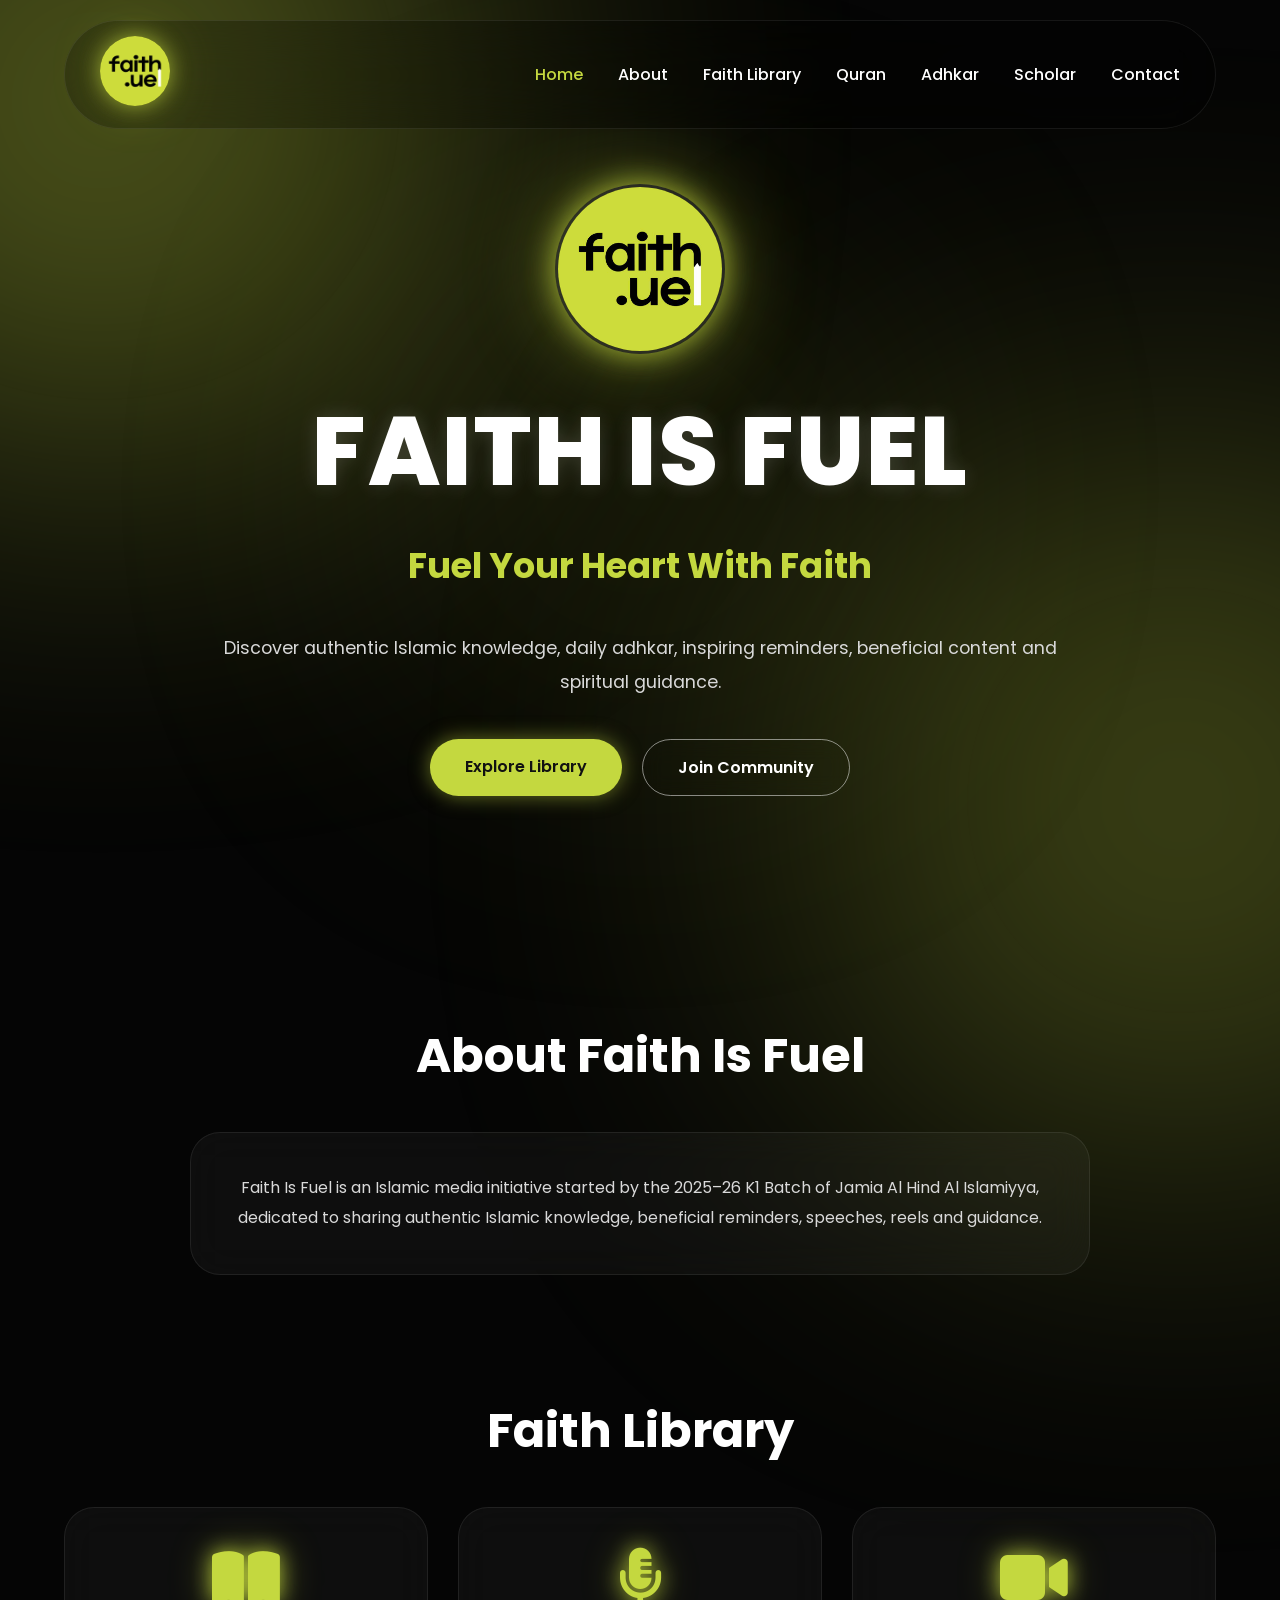
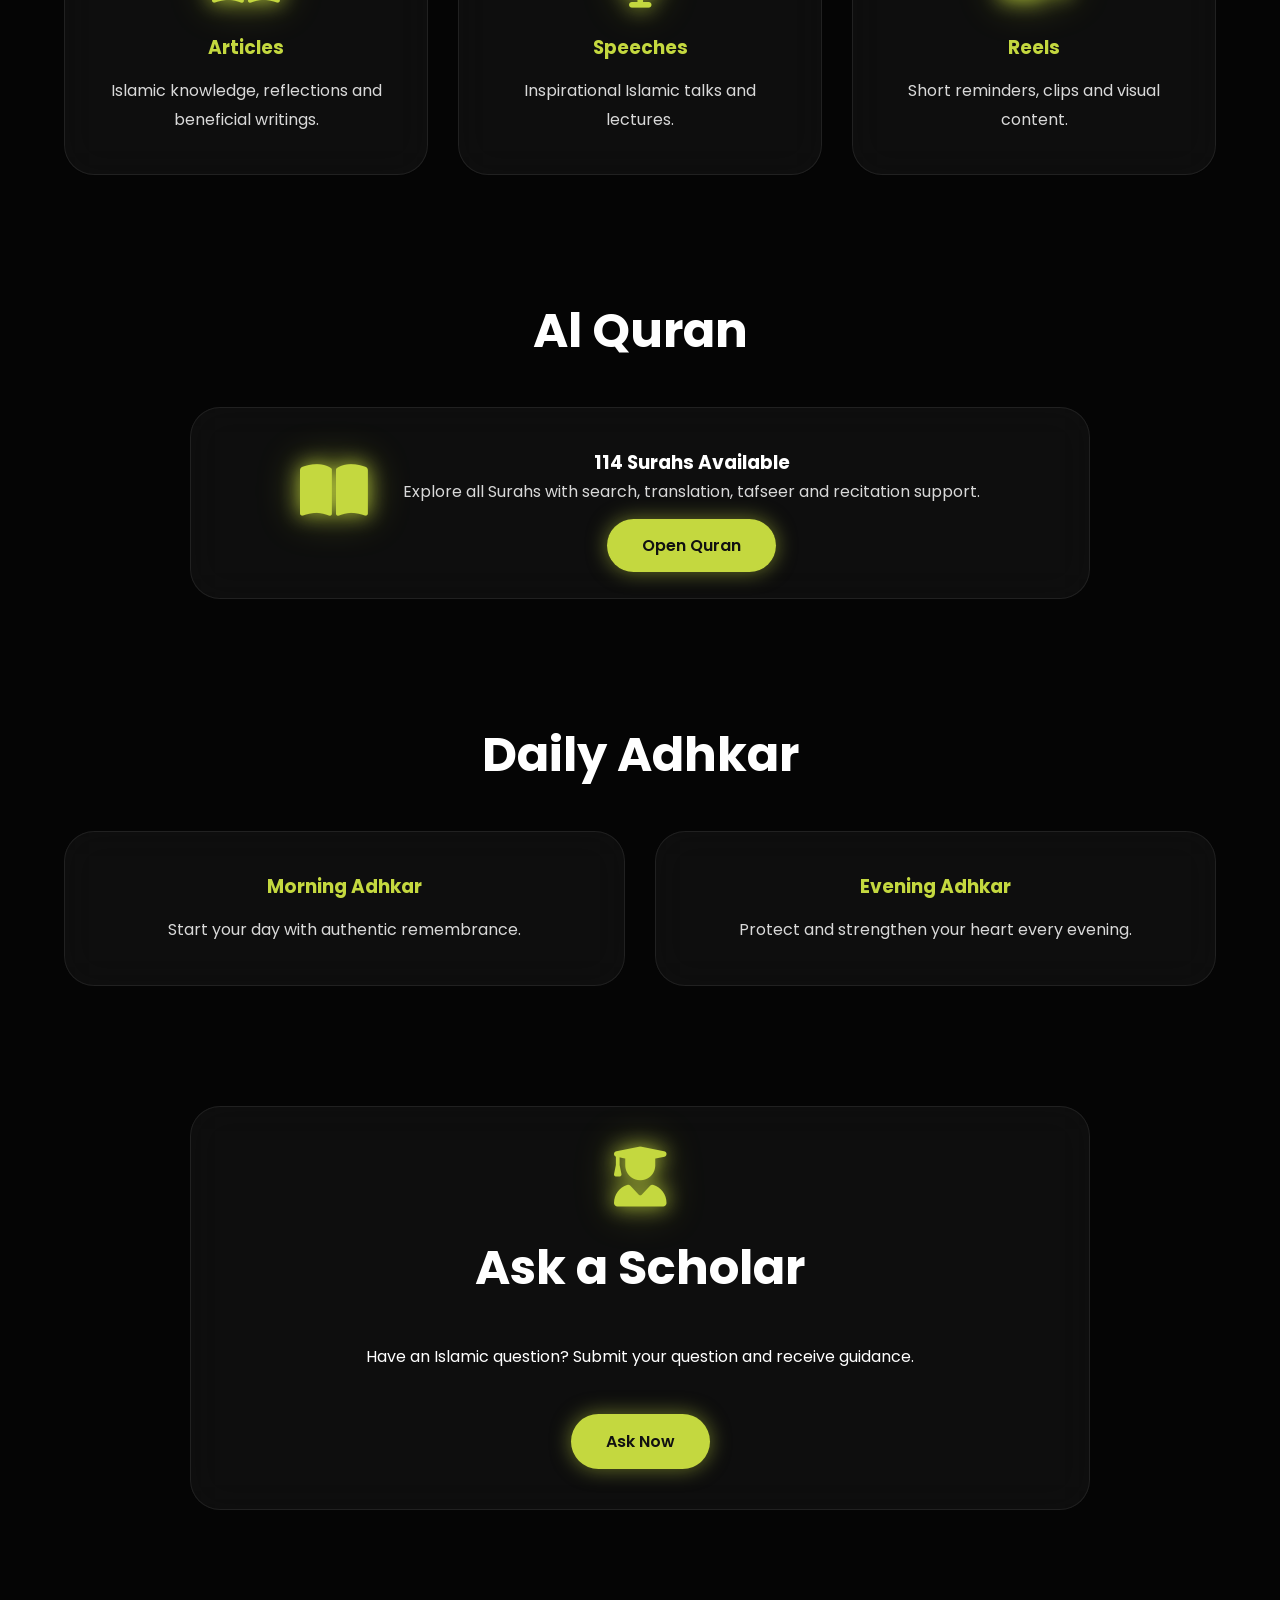
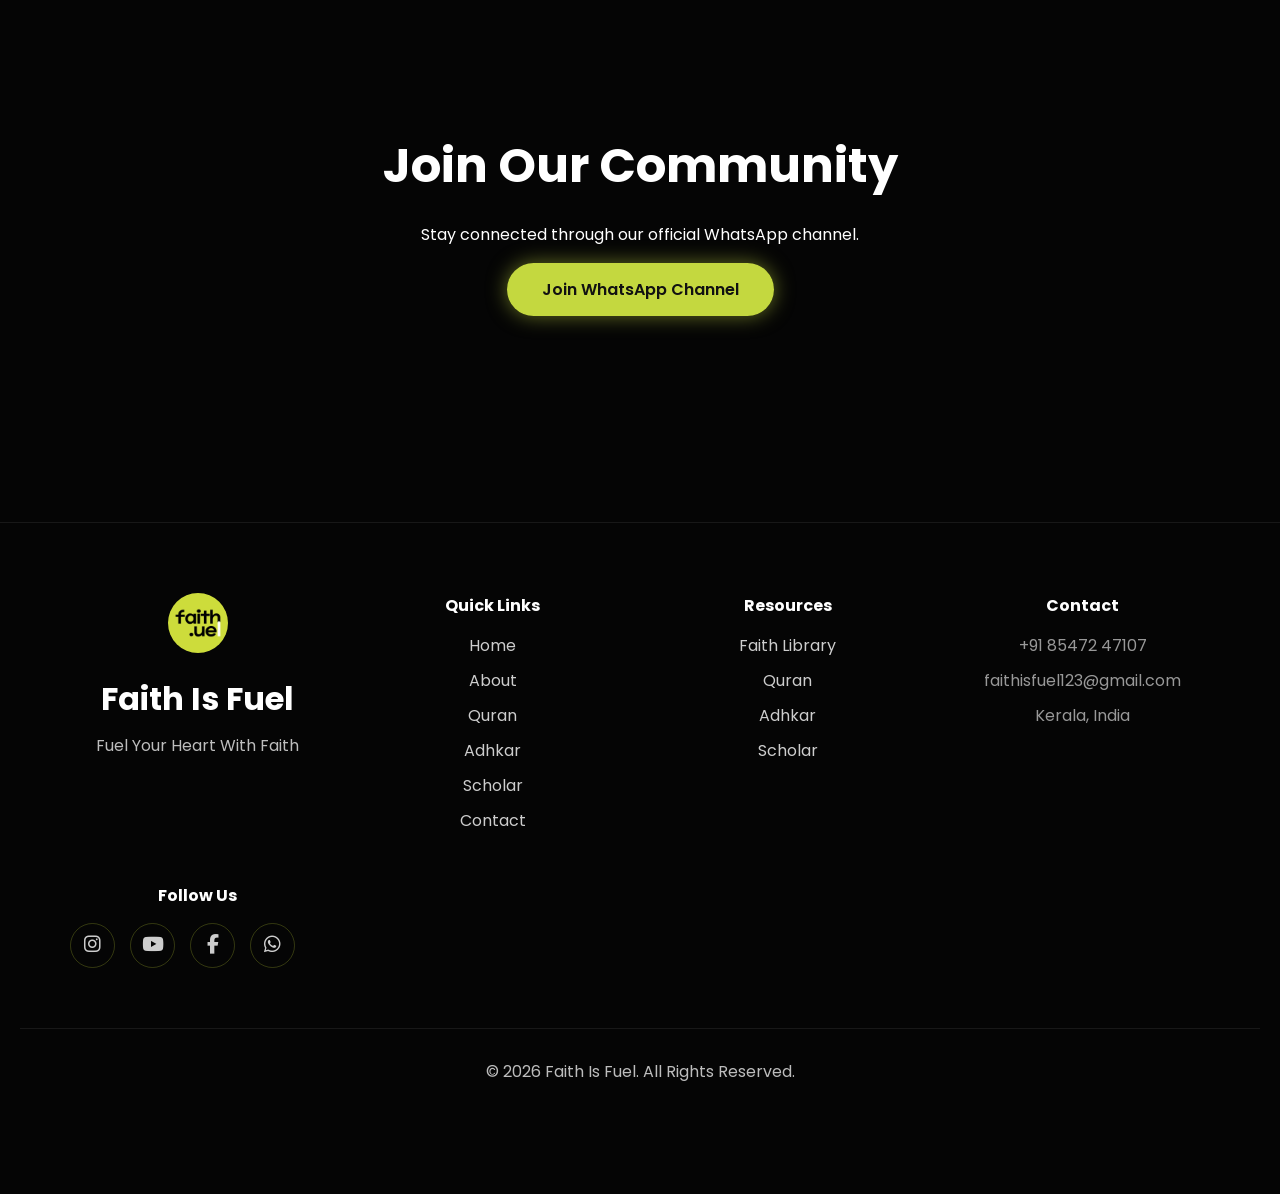
==== index.html @ 96fc225b "Update index.html" ====
<!DOCTYPE html>
<html lang="en">
<head>
    <meta charset="UTF-8">
    <meta name="viewport" content="width=device-width, initial-scale=1.0">

    <title>Faith Is Fuel</title>

    <link rel="stylesheet" href="css/style.css">

    <link href="https://fonts.googleapis.com/css2?family=Poppins:wght@300;400;500;600;700;800&display=swap" rel="stylesheet">
    <link rel="stylesheet"
href="https://cdnjs.cloudflare.com/ajax/libs/font-awesome/6.5.1/css/all.min.css">
</head>
<body>
    <div class="page-loader">
    <img src="assets/logo.png" alt="Logo">
</div>
    <!-- Navbar -->
    <nav class="navbar">
        <div class="logo-box">
            <img src="assets/logo.png" alt="Faith Is Fuel">
        </div>

       <ul class="nav-links">
    <li><a href="index.html" class="active">Home</a></li>
    <li><a href="about.html">About</a></li>
    <li><a href="library.html">Faith Library</a></li>
    <li><a href="quran.html">Quran</a></li>
    <li><a href="adhkar.html">Adhkar</a></li>
    <li><a href="scholar.html">Scholar</a></li>
    <li><a href="contact.html">Contact</a></li>
</ul>
    </nav>

    <!-- Hero Section -->
    <section class="hero">

        <div class="hero-content">

            <img src="assets/logo.png" class="hero-logo">

            <h1>FAITH IS FUEL</h1>

            <h2>Fuel Your Heart With Faith</h2>

            <p>
                Discover authentic Islamic knowledge,
                daily adhkar, inspiring reminders,
                beneficial content and spiritual guidance.
            </p>

            <div class="hero-buttons">
                <a href="library.html" class="btn primary-btn">
    Explore Library
</a>

                <a href="https://whatsapp.com/channel/0029Vb6B6qiF6smrV6IF2Y0t"
                   target="_blank"
                   rel="noopener noreferrer"
                   class="btn secondary-btn">
                    Join Community
                </a>
            </div>

        </div>

    </section>

    <!-- About Preview -->
<section class="about-preview">

    <div class="section-title">
        <h2>About Faith Is Fuel</h2>
    </div>

    <div class="glass-card">

        <p>
            Faith Is Fuel is an Islamic media initiative started by the
            2025–26 K1 Batch of Jamia Al Hind Al Islamiyya, dedicated
            to sharing authentic Islamic knowledge, beneficial reminders,
            speeches, reels and guidance.
        </p>

    </div>

</section>

<!-- Faith Library -->
        <section class="library-preview">

    <h2>Faith Library</h2>

    <div class="cards">

        <div class="card">
            <i class="fa-solid fa-book-open card-icon"></i>
            <h3>Articles</h3>
            <p>Islamic knowledge, reflections and beneficial writings.</p>
        </div>

        <div class="card">
            <i class="fa-solid fa-microphone-lines card-icon"></i>
            <h3>Speeches</h3>
            <p>Inspirational Islamic talks and lectures.</p>
        </div>

        <div class="card">
            <i class="fa-solid fa-video card-icon"></i>
            <h3>Reels</h3>
            <p>Short reminders, clips and visual content.</p>
        </div>

    </div>

</section>

<!-- Quran Preview -->
    <section class="quran-preview">

    <h2>Al Quran</h2>

    <div class="glass-card quran-card">

        <i class="fa-solid fa-book-open quran-icon"></i>

        <div>
            <h3>114 Surahs Available</h3>

            <p>
                Explore all Surahs with search, translation,
                tafseer and recitation support.
            </p>

            <br>

            <a href="quran.html" class="btn primary-btn">
                Open Quran
            </a>
        </div>

    </div>

</section>

<!-- Adhkar -->
<section class="adhkar-preview">

    <h2>Daily Adhkar</h2>

    <div class="cards">

        <div class="card">
            <h3>Morning Adhkar</h3>
            <p>Start your day with authentic remembrance.</p>
        </div>

        <div class="card">
            <h3>Evening Adhkar</h3>
            <p>Protect and strengthen your heart every evening.</p>
        </div>

    </div>

</section>

<!-- Ask A Scholar -->
    <section class="scholar-section">

    <div class="scholar-box">

        <i class="fa-solid fa-user-graduate scholar-icon"></i>

        <h2>Ask a Scholar</h2>

        <p>
            Have an Islamic question?
            Submit your question and receive guidance.
        </p>

        <br>

        <a href="scholar.html" class="btn primary-btn">
            Ask Now
        </a>

    </div>

</section>

<!-- Community Section -->
<section class="community-section">

    <div class="community-content">

        <h2>Join Our Community</h2>

        <p>
            Stay connected through our official WhatsApp channel.
        </p>

        <a href="https://whatsapp.com/channel/0029Vb6B6qiF6smrV6IF2Y0t"
           target="_blank"
           class="btn primary-btn">

            Join WhatsApp Channel

        </a>

    </div>

</section>

<!-- Footer -->
<footer class="footer">

    <div class="footer-container">

        <div class="footer-brand">

            <img src="assets/logo.png" alt="Faith Is Fuel">

            <h3>Faith Is Fuel</h3>

            <p>Fuel Your Heart With Faith</p>

        </div>

        <div class="footer-links">

            <h4>Quick Links</h4>

            <a href="index.html">Home</a>
            <a href="about.html">About</a>
            <a href="quran.html">Quran</a>
            <a href="adhkar.html">Adhkar</a>
            <a href="scholar.html">Scholar</a>
            <a href="contact.html">Contact</a>

        </div>

        <div class="footer-links">

            <h4>Resources</h4>

            <a href="library.html">Faith Library</a>
            <a href="quran.html">Quran</a>
            <a href="adhkar.html">Adhkar</a>
            <a href="scholar.html">Scholar</a>

        </div>

        <div class="footer-links">

            <h4>Contact</h4>

            <p>+91 85472 47107</p>
            <p>faithisfuel123@gmail.com</p>
            <p>Kerala, India</p>

        </div>

        <div class="footer-links">

            <h4>Follow Us</h4>

            <div class="social-icons">

                <a href="https://www.instagram.com/faith.is.fuel?utm_source=ig_web_button_share_sheet&igsh=ZDNlZDc0MzIxNw%3D%3D"
                target="_blank">

                    <i class="fa-brands fa-instagram"></i>

                </a>

                <a href="https://www.youtube.com/@FAITHISFUEL"
                target="_blank">

                    <i class="fa-brands fa-youtube"></i>

                </a>

                <a href="https://www.facebook.com/profile.php?id=61579216229696"
                target="_blank">

                    <i class="fa-brands fa-facebook-f"></i>

                </a>

                <a href="https://whatsapp.com/channel/0029Vb6B6qiF6smrV6IF2Y0t"
                target="_blank">

                    <i class="fa-brands fa-whatsapp"></i>

                </a>

            </div>

        </div>

    </div>

    <div class="footer-bottom">

        <p>© 2026 Faith Is Fuel. All Rights Reserved.</p>

    </div>

</footer>
    
<script src="js/main.js"></script>

</body>
</html>
---- css/style.css ----
*{
    margin:0;
    padding:0;
    box-sizing:border-box;
    font-family:'Poppins',sans-serif;
}

html{
    scroll-behavior:smooth;
}

body{
    background:#050505;
    color:#fff;
    overflow-x:hidden;
    min-height:100vh;
    position:relative;
    padding-top:0;
}

/* ==========================
   PREMIUM BACKGROUND
========================== */

body::before{
    content:"";
    position:fixed;

    width:700px;
    height:700px;

    top:-250px;
    left:-250px;

    background:#c4d83f;

    border-radius:50%;
    filter:blur(180px);

    opacity:.45;

    z-index:-3;

    animation:moveGlow1 12s ease-in-out infinite;
}

body::after{
    content:"";
    position:fixed;

    width:700px;
    height:700px;

    bottom:-250px;
    right:-250px;

    background:#c4d83f;

    border-radius:50%;
    filter:blur(180px);

    opacity:.35;

    z-index:-3;

    animation:moveGlow2 14s ease-in-out infinite;
}

@keyframes moveGlow1{

    0%,100%{
        transform:translate(0,0);
    }

    50%{
        transform:translate(60px,40px);
    }
}

@keyframes moveGlow2{

    0%,100%{
        transform:translate(0,0);
    }

    50%{
        transform:translate(-60px,-40px);
    }
}

/* ==========================
   NAVBAR
========================== */

.navbar{
    position: fixed;
    top: 20px;
    left: 50%;
    transform: translateX(-50%);

    width: 90%;
    max-width: 1600px;

    z-index: 9999;

    backdrop-filter: blur(20px);
    background: rgba(0,0,0,.25);

    border: 1px solid rgba(255,255,255,.08);
    border-radius: 999px;

    padding: 15px 35px;

    display:flex;
    justify-content:space-between;
    align-items:center;

    transition: .4s ease;
}

.logo-box img{

    width:70px;
    height:70px;

    border-radius:50%;
    object-fit:cover;

    box-shadow:
    0 0 20px rgba(196,216,63,.6),
    0 0 50px rgba(196,216,63,.3);

    transition:.4s;
}

.logo-box img:hover{

    transform:scale(1.08);

    box-shadow:
    0 0 35px rgba(196,216,63,.8);
}

.nav-links{

    display:flex;
    list-style:none;
    gap:35px;
}

.nav-links a{

    text-decoration:none;
    color:white;

    font-weight:500;

    transition:.3s;
}

.nav-links a:hover{

    color:#c4d83f;
}

/* ==========================
   HERO SECTIONS (Home & Quran)
========================== */

.hero{
    width:100%;
    min-height:100vh;
    display:flex;
    flex-direction:column;
    justify-content:center;
    align-items:center;
    text-align:center;
    padding-top:120px;
    padding-bottom:40px;
    margin:0;
    position:relative;
}

.adhkar-hero{
    min-height:auto;
    padding-top:180px;
    padding-bottom:60px;
    display:flex;
    flex-direction:column;
    justify-content:center;
    align-items:center;
    text-align:center;
    margin:0;
    position:relative;
    width:100%;
}

.quran-hero{
    min-height:auto;
    padding-top:180px;
    padding-bottom:60px;
    display:flex;
    flex-direction:column;
    justify-content:center;
    align-items:center;
    text-align:center;
    margin:0;
}

.hero::before,
.quran-hero::before,
.adhkar-hero::before{

    content:"";

    position:absolute;

    width:450px;
    height:450px;

    background:#c4d83f;

    border-radius:50%;

    filter:blur(160px);

    opacity:.12;

    z-index:-1;

    animation:pulseGlow 8s infinite;
}

@keyframes pulseGlow{

    0%,100%{
        transform:scale(1);
    }

    50%{
        transform:scale(1.15);
    }
}

.hero-content,
.quran-hero-content,
.adhkar-hero-content{

    max-width:850px;
}

.hero-logo,
.quran-hero-logo,
.adhkar-hero-logo{
    display:block;
    margin:0 auto 25px;
    width:170px;
    height:170px;
    border-radius:50%;
    object-fit:cover;
    border:3px solid rgba(255,255,255,.1);
    box-shadow:0 0 30px rgba(196,216,63,.8),0 0 90px rgba(196,216,63,.4);
    animation:logoFloat 4s ease-in-out infinite;
}

@keyframes logoFloat{

    0%,100%{
        transform:translateY(0);
    }

    50%{
        transform:translateY(-12px);
    }
}

.hero h1,
.quran-hero h1,
.adhkar-hero h1{

    font-size:6rem;

    font-weight:800;

    letter-spacing:2px;

    text-shadow:
    0 0 20px rgba(255,255,255,.15);
}

.hero h2,
.quran-hero h2,
.adhkar-hero h2{

    margin-top:15px;

    color:#c4d83f;

    font-size:2.2rem;

    font-weight:700;
}

.hero p,
.quran-hero p,
.adhkar-hero p{

    margin-top:25px;

    font-size:1.1rem;

    line-height:1.9;

    color:#d9d9d9;
}

/* ==========================
   BUTTONS
========================== */

.hero-buttons{

    margin-top:40px;

    display:flex;
    justify-content:center;
    gap:20px;
}

.btn{

    padding:15px 35px;

    border-radius:999px;

    text-decoration:none;

    font-weight:600;

    transition:.35s;
}

.primary-btn{

    background:#c4d83f;

    color:#111;

    box-shadow:
    0 0 20px rgba(196,216,63,.5);
}

.primary-btn:hover{

    transform:translateY(-5px);

    box-shadow:
    0 0 40px rgba(196,216,63,.9);
}

.secondary-btn{

    border:1px solid rgba(255,255,255,.5);

    color:white;

    backdrop-filter:blur(10px);
}

.secondary-btn:hover{

    transform:translateY(-5px);

    border-color:#c4d83f;

    color:#c4d83f;
}

/* ==========================
   MOBILE
========================== */

@media(max-width:900px){

    .navbar{

        flex-direction:column;

        gap:20px;

        border-radius:35px;

        top: 10px;
        width: 95%;
        padding: 15px 20px;
    }

    .nav-links{

        flex-wrap:wrap;
        justify-content:center;
        gap:15px;
    }

    .hero h1,
    .quran-hero h1,
    .adhkar-hero h1{

        font-size:3rem;
    }

    .hero h2,
    .quran-hero h2,
    .adhkar-hero h2{

        font-size:1.5rem;
    }

    .hero-logo,
    .quran-hero-logo,
    .adhkar-hero-logo{

        width:130px;
        height:130px;
    }

    .hero-buttons{

        flex-direction:column;
        align-items:center;
    }
}

/* ==========================
   HOME PAGE SECTIONS
========================== */

section:not(.quran-hero):not(.hero):not(.adhkar-hero){
    width:90%;
    max-width:1300px;
    margin:120px auto;
}

section h2{
    text-align:center;
    font-size:3rem;
    margin-bottom:40px;
}

.glass-card,
.card,
.scholar-box{

    background:rgba(255,255,255,.04);

    backdrop-filter:blur(20px);

    border:1px solid rgba(255,255,255,.08);

    border-radius:30px;

    padding:40px;

    transition:.4s;
}

.glass-card:hover,
.card:hover,
.scholar-box:hover{

    transform:translateY(-10px);

    border-color:#c4d83f;

    box-shadow:
    0 0 30px rgba(196,216,63,.15),
    0 0 60px rgba(196,216,63,.08);
}

.cards{

    display:grid;

    grid-template-columns:
    repeat(auto-fit,minmax(250px,1fr));

    gap:30px;
}

.card{
    text-align:center;
}

/* ADHKAR CONTAINER CARD STYLES */
#adhkarContainer .card{

    min-height:320px;

    padding:35px;

    display:flex;
    flex-direction:column;
    justify-content:center;

}

/* ADHKAR CONTAINER GRID STYLES */
#adhkarContainer{
    display:grid;
    grid-template-columns:repeat(3,1fr);
    gap:30px;
    max-width:1100px;
    margin:auto;
}

.card h3{
    color:#c4d83f;
    margin-bottom:15px;
}

.card p{
    color:#d9d9d9;
    line-height:1.8;
}

.glass-card p{
    line-height:1.9;
    color:#d9d9d9;
    text-align:center;
}

.community,
footer{
    text-align:center;
}

footer{

    margin-top:100px;

    padding:80px 20px;

    border-top:
    1px solid rgba(255,255,255,.08);
}

footer h3{
    color:#c4d83f;
    font-size:2rem;
}

footer p{
    color:#bdbdbd;
}

/* ==========================
   SECTION ANIMATION
========================== */

.about-preview,
.library-preview,
.quran-preview,
.adhkar-preview,
.hadith-preview,
.bahs-preview,
.scholar-section,
.community{
    animation:fadeUp 1s ease;
}

@keyframes fadeUp{

    from{
        opacity:0;
        transform:translateY(40px);
    }

    to{
        opacity:1;
        transform:translateY(0);
    }
}

/* ==========================
   MOBILE SECTION FIXES
========================== */

@media(max-width:900px){

    section h2{
        font-size:2rem;
    }

    .glass-card,
    .card,
    .scholar-box{
        padding:25px;
    }

    footer h3{
        font-size:1.5rem;
    }

    /* ADHKAR CONTAINER MOBILE */
    #adhkarContainer{
        grid-template-columns:1fr;
    }
}
/* ==========================
   CENTER ALIGN FIX
========================== */

.about-preview .glass-card{
    text-align:center;
}

.quran-preview .glass-card{
    text-align:center;
}

.scholar-box{
    text-align:center;
}

.scholar-box .btn{
    display:inline-block;
    margin-top:20px;
}
/* ==========================
   ICON STYLING
========================== */

.card-icon,
.quran-icon,
.scholar-icon,
.community-icon{

    font-size:60px;

    color:#c4d83f;

    margin-bottom:25px;

    display:block;

    text-align:center;

    text-shadow:
    0 0 20px rgba(196,216,63,.8),
    0 0 40px rgba(196,216,63,.4);

    transition:.4s;
}

.card:hover .card-icon,
.scholar-box:hover .scholar-icon,
.community:hover .community-icon,
.quran-card:hover .quran-icon{

    transform:scale(1.15) rotate(5deg);

    text-shadow:
    0 0 30px rgba(196,216,63,1),
    0 0 60px rgba(196,216,63,.7);
}

/* ==========================
   QURAN CARD
========================== */

.quran-card{

    display:flex;

    align-items:center;

    justify-content:center;

    gap:35px;

    text-align:center;
}

/* ==========================
   CENTER ALIGN FIX
========================== */

.about-preview,
.quran-preview,
.scholar-section,
.community{

    text-align:center;
}

.about-preview .glass-card,
.quran-preview .glass-card,
.scholar-box{

    max-width:900px;

    margin:auto;
}

/* ==========================
   MOBILE
========================== */

@media(max-width:900px){

    .quran-card{

        flex-direction:column;

        text-align:center;
    }

    .card-icon,
    .quran-icon,
    .scholar-icon,
    .community-icon{

        font-size:45px;
    }
}
.hadith-preview .glass-card,
.bahs-preview .glass-card{

    max-width:900px;
    margin:auto;

    text-align:center;

    background:rgba(255,255,255,.04);

    backdrop-filter:blur(20px);

    border:1px solid rgba(255,255,255,.08);

    transition:.4s;
}

.hadith-preview .glass-card:hover,
.bahs-preview .glass-card:hover{

    transform:translateY(-10px);

    border-color:#c4d83f;

    box-shadow:
    0 0 30px rgba(196,216,63,.15),
    0 0 60px rgba(196,216,63,.08);
}

.nav-links a.active{
    color:#c4d83f;
}
/* PAGE LOADER */

.page-loader{
    position:fixed;
    inset:0;

    background:#050505;

    display:none;
    justify-content:center;
    align-items:center;

    z-index:99999;
}

.page-loader.show{
    display:flex;
}

.page-loader img{

    width:400px;
    height:400px;

    border-radius:50%;
    object-fit:cover;

    border:3px solid rgba(255,255,255,.1);

    box-shadow:
    0 0 40px rgba(196,216,63,.9),
    0 0 120px rgba(196,216,63,.5);

    animation:pageLogo 2s ease-in-out infinite;
}

@keyframes pageLogo{

    0%{
        transform:scale(.7);
        opacity:0;
    }

    30%{
        transform:scale(1.15);
        opacity:1;
    }

    60%{
        transform:scale(1);
        opacity:1;
    }

    100%{
        transform:scale(1.1);
        opacity:.9;
    }
}

.library-switch{
    text-align:center;
}

.switch-buttons{
    display:flex;
    justify-content:center;
    gap:20px;
    flex-wrap:wrap;
}

.switch-btn{
    padding:15px 30px;
    border:none;
    border-radius:999px;
    background:rgba(255,255,255,.08);
    color:white;
    cursor:pointer;
    font-weight:600;
    transition:.3s;
}

.switch-btn:hover,
.switch-btn.active{
    background:#c4d83f;
    color:#111;
}

.search-box{
    width:100%;
    padding:15px;
    border:none;
    border-radius:15px;
    outline:none;
    margin-bottom:15px;
    font-size:1rem;
    background:#111;
    color:white;
}

.read-more-btn{

    margin-top:15px;

    padding:10px 22px;

    border:none;
    border-radius:999px;

    background:#c4d83f;
    color:#111;

    font-weight:700;
    font-size:.9rem;

    cursor:pointer;

    transition:.3s;

}

.read-more-btn:hover{

    transform:translateY(-3px);

    box-shadow:0 0 20px rgba(196,216,63,.4);

}

#articlesContainer .card{

    display:flex;
    flex-direction:column;
    justify-content:space-between;

    min-height:500px;

}

.article-modal{
    display:none;
    position:fixed;
    inset:0;
    background:rgba(0,0,0,.85);
    backdrop-filter:blur(10px);
    z-index:9999;
    justify-content:center;
    align-items:center;
    padding:20px;
}

.article-modal-content{
    width:100%;
    max-width:900px;
    max-height:80vh;
    overflow-y:auto;

    background:#111;
    border:1px solid rgba(196,216,63,.25);
    border-radius:25px;

    padding:35px;
    color:white;
}

.article-modal-content h2{
    color:#c4d83f;
    margin-bottom:20px;
}

#closeModal{
    float:right;
    font-size:35px;
    cursor:pointer;
    color:#c4d83f;
}

.admin-grid{
    display:grid;
    grid-template-columns:repeat(2,1fr);
    gap:30px;
}

.admin-card{
    display:flex;
    flex-direction:column;
}

.delete-btn{
    background:rgba(255,255,255,.08);
    color:#ff5b5b;
    border:1px solid rgba(255,91,91,.3);
    padding:8px 15px;
    border-radius:999px;
    cursor:pointer;
    font-weight:600;
    margin-top:10px;
    transition:.3s;
}

.delete-btn:hover{
    background:#ff5b5b;
    color:white;
    transform:translateY(-2px);
    box-shadow:0 0 20px rgba(255,91,91,.4);
}

@media(max-width:900px){
    .admin-grid{
        grid-template-columns:1fr;
    }
}

/* ADMIN ARTICLE & REEL SCROLL */

#articlesList,
#reelsList{
    max-height:450px;
    min-height:450px;
    overflow-y:auto;
    padding-right:8px;
}

#articlesList::-webkit-scrollbar,
#reelsList::-webkit-scrollbar{
    width:6px;
}

#articlesList::-webkit-scrollbar-thumb,
#reelsList::-webkit-scrollbar-thumb{
    background:#c4d83f;
    border-radius:999px;
}

#articlesList::-webkit-scrollbar-track,
#reelsList::-webkit-scrollbar-track{
    background:rgba(255,255,255,.05);
}

.login-screen{
    position:fixed;
    inset:0;
    display:flex;
    justify-content:center;
    align-items:center;
    background:#050505;
    z-index:99999;
}

.login-card{
    width:400px;
    padding:40px;
    text-align:center;

    background:rgba(255,255,255,.04);
    backdrop-filter:blur(20px);

    border:1px solid rgba(255,255,255,.08);
    border-radius:30px;
}

.login-logo{
    width:120px;
    height:120px;
    border-radius:50%;
    margin-bottom:20px;
}

.login-card h2{
    color:#c4d83f;
    margin-bottom:25px;
}

.login-card input{
    width:100%;
    padding:15px;
    margin-bottom:15px;

    border:none;
    border-radius:15px;

    background:rgba(255,255,255,.06);
    color:white;
}

.login-card button{
    width:100%;
    padding:15px;

    border:none;
    border-radius:999px;

    background:#c4d83f;
    color:#111;

    font-weight:700;
    cursor:pointer;
}

#loginError{
    color:#ff5b5b;
    margin-top:15px;
}
#surahContent{
    max-width:1000px;
    margin:60px auto;

    padding:60px;

    border:2px solid #c4d83f;
    border-radius:35px;

    background:rgba(0,0,0,.15);
    backdrop-filter:blur(8px);

    box-shadow:
    0 0 25px rgba(196,216,63,.15);

    position:relative;
}

.quran-page{
    max-width:100%;
    direction:rtl;
    text-align:justify;

    font-size:2.3rem;
    line-height:2.8;

    color:#fff;
}

.ayah-number{
    display:inline-flex;
    align-items:center;
    justify-content:center;

    width:42px;
    height:42px;

    border:2px solid #c4d83f;
    border-radius:50%;

    color:#c4d83f;

    font-size:14px;
    font-weight:700;

    margin:0 10px;

    vertical-align:middle;
}
/* QURAN PAGE */

.quran-search-section{
    width:90%;
    max-width:800px;
    margin:0 auto 50px auto;
}

.quran-search-card{
    background:rgba(255,255,255,.04);
    backdrop-filter:blur(20px);
    border:1px solid rgba(255,255,255,.08);
    border-radius:30px;
    padding:30px;
}

.quran-search-card input{
    width:100%;
    padding:15px;
    border:none;
    border-radius:15px;
    background:rgba(255,255,255,.05);
    color:white;
    font-size:1rem;
}

.quran-search-card input:focus{
    outline:none;
    border:1px solid #c4d83f;
}

.quran-list{
    width:95%;
    max-width:1600px;
    margin:0 auto 80px auto !important;
}

#surahList{
    width:95%;
    max-width:1600px;
    margin:0 auto 80px auto;

    display:grid;
    grid-template-columns:repeat(auto-fit,minmax(300px,1fr));
    gap:30px;
}

.surah-card{
    min-height:220px;
    display:flex;
    flex-direction:column;
    justify-content:center;
    align-items:center;
    text-align:center;
    background:rgba(255,255,255,.04);
    backdrop-filter:blur(20px);
    border:1px solid rgba(255,255,255,.08);
    border-radius:30px;
    padding:40px;
    transition:.4s;
}

.surah-card:hover{
    transform:translateY(-10px);
    border-color:#c4d83f;
    box-shadow:
    0 0 30px rgba(196,216,63,.15),
    0 0 60px rgba(196,216,63,.08);
}

.surah-card h3{
    color:#c4d83f;
    margin-bottom:20px;
}

.open-btn{
    margin-top:15px;
    padding:12px 24px;
    border:none;
    border-radius:999px;
    background:#c4d83f;
    color:#111;
    font-weight:700;
    cursor:pointer;
    transition:.3s;
}

.open-btn:hover{
    transform:translateY(-3px);
    box-shadow:0 0 20px rgba(196,216,63,.4);
}

/* SURAH PAGE */

.quran-container{
    width:95%;
    max-width:1200px;
    margin:50px auto;
    padding:30px;
    background:rgba(255,255,255,.04);
    backdrop-filter:blur(20px);
    border:1px solid rgba(255,255,255,.08);
    border-radius:30px;
}

#surahContent{
    font-family:'Amiri Quran',serif;
    font-size:2.4rem;
    line-height:5.8rem;
    word-spacing:6px;
    text-align:right;
    direction:rtl;
}

#surahContent .bismillah{
    text-align:center;
    color:#c4d83f;
    font-size:2.8rem;
    margin-bottom:35px;
}

.ayah-number{
    display:inline-flex;
    align-items:center;
    justify-content:center;
    width:38px;
    height:38px;
    margin:0 10px;
    border:1.5px solid #c4d83f;
    border-radius:50%;
    color:#c4d83f;
    font-size:.75rem;
    font-weight:700;
    vertical-align:middle;
}

.muqatta-line{
    text-align:center;
    margin-bottom:25px;
}

.muqatta{
    color:#c4d83f;
    font-size:3.5rem;
    letter-spacing:10px;
    font-family:'Amiri Quran',serif;
}

.surah-header-card{
    margin-top:25px;
    padding:25px 35px;
    background:rgba(255,255,255,.04);
    backdrop-filter:blur(20px);
    border:1px solid rgba(255,255,255,.08);
    border-radius:25px;
    text-align:center;
}

#surahArabicName{
    font-family:'Amiri Quran',serif;
    font-size:3rem;
    color:#c4d83f;
    margin-bottom:10px;
}

#surahMeta{
    color:#d9d9d9;
}
.adhkar-list{
    width:95%;
    max-width:1000px;
    margin:50px auto;
    display:flex;
    flex-direction:column;
    gap:25px;
}

.adhkar-card{
    background:rgba(255,255,255,.04);
    backdrop-filter:blur(20px);
    border:1px solid rgba(255,255,255,.08);
    border-radius:25px;
    padding:35px;
    text-align:center;
    transition:.4s;
}

.adhkar-card:hover{
    transform:translateY(-5px);
    border-color:#c4d83f;
    box-shadow: 0 0 30px rgba(196,216,63,.15);
}

.adhkar-card .arabic{
    font-family:'Amiri Quran',serif;
    font-size:2.5rem;
    line-height:2.2;
    color:white;
    margin-bottom:20px;
}

.adhkar-card .english{
    color:#d9d9d9;
    font-size:1rem;
    line-height:1.8;
}
.adhkar-list{
    width:95%;
    max-width:1000px;
    margin:50px auto;
    display:flex;
    flex-direction:column;
    gap:25px;
}

.adhkar-card{
    background:rgba(255,255,255,.04);
    border:1px solid rgba(255,255,255,.08);
    border-radius:25px;
    padding:35px;
    text-align:center;
    transition:.3s;
}

.adhkar-card:hover{
    transform:translateY(-5px);
    border-color:#c4d83f;
}

.arabic{
    font-family:'Amiri Quran', serif;
    font-size:2.3rem;
    line-height:2.2;
    margin-bottom:20px;
}

.english{
    color:#d9d9d9;
    line-height:1.8;
}

.adhkar-count{
    margin-top:20px;
    display:inline-block;
    padding:8px 18px;
    border-radius:999px;
    background:#c4d83f;
    color:#111;
    font-weight:700;
}
.arabic{
    direction: rtl;
}
/* Scholar Page */

.scholar-card{
    max-width:800px;
    margin:0 auto;
}

/* FAQ Section */

.section-title{
    text-align:center;
    margin-bottom:30px;
    font-size:2rem;
}

.faq-container{
    max-width:900px;
    margin:auto;
    display:flex;
    flex-direction:column;
    gap:20px;
}

.faq-item h3{
    margin-bottom:10px;
    color:var(--primary-color);
}

.faq-item p{
    line-height:1.7;
    opacity:.9;
}
.faq-item a{
    text-decoration:none;
    color:#c7d92f;
    font-weight:600;
}

.faq-item{
    text-align:center;
    transition:.3s;
}

.faq-item:hover{
    border:1px solid #c7d92f;
    box-shadow:0 0 20px rgba(199,217,47,.3);
}

.faq-item h3{
    color:#c7d92f;
}
.faq-container .btn{
    display:block;
    width:100%;
    max-width:900px;
    margin:auto;
    text-align:center;
}
/* COMMUNITY SECTION */

.community-section{
    text-align:center;
    padding:100px 20px;
}

.community-content h2{
    font-size:3rem;
    margin-bottom:20px;
}

.community-content p{
    margin-bottom:30px;
}

/* FOOTER */

.footer{
    border-top:1px solid rgba(255,255,255,.08);
    padding-top:70px;
}

.footer-container{
    max-width:1200px;
    margin:auto;

    display:grid;
    grid-template-columns:repeat(auto-fit,minmax(220px,1fr));

    gap:40px;

    padding:0 30px;
}

.footer-brand img{
    width:60px;
    height:60px;
    border-radius:50%;
    margin-bottom:15px;
}

.footer-brand h3{
    color:var(--primary-color);
    margin-bottom:10px;
}

.footer-links h4{
    color:var(--primary-color);
    margin-bottom:15px;
}

.footer-links a{
    display:block;
    color:#fff;
    text-decoration:none;
    margin-bottom:10px;
    opacity:.8;
}

.footer-links a:hover{
    color:var(--primary-color);
}

.footer-links p{
    margin-bottom:10px;
    opacity:.8;
}

.footer-bottom{
    text-align:center;
    padding:30px;
    margin-top:50px;
    border-top:1px solid rgba(255,255,255,.08);
}

/* SOCIAL ICONS */

.social-icons{
    display:flex;
    gap:15px;
    margin-top:10px;
}

.social-icons a{
    width:45px;
    height:45px;

    display:flex;
    align-items:center;
    justify-content:center;

    border:1px solid rgba(201,220,59,.3);

    border-radius:50%;

    color:var(--primary-color);

    font-size:1.2rem;

    transition:.3s;
}

.social-icons a:hover{
    background:var(--primary-color);
    color:#000;

    box-shadow:0 0 15px var(--primary-color);

    transform:translateY(-3px);
}
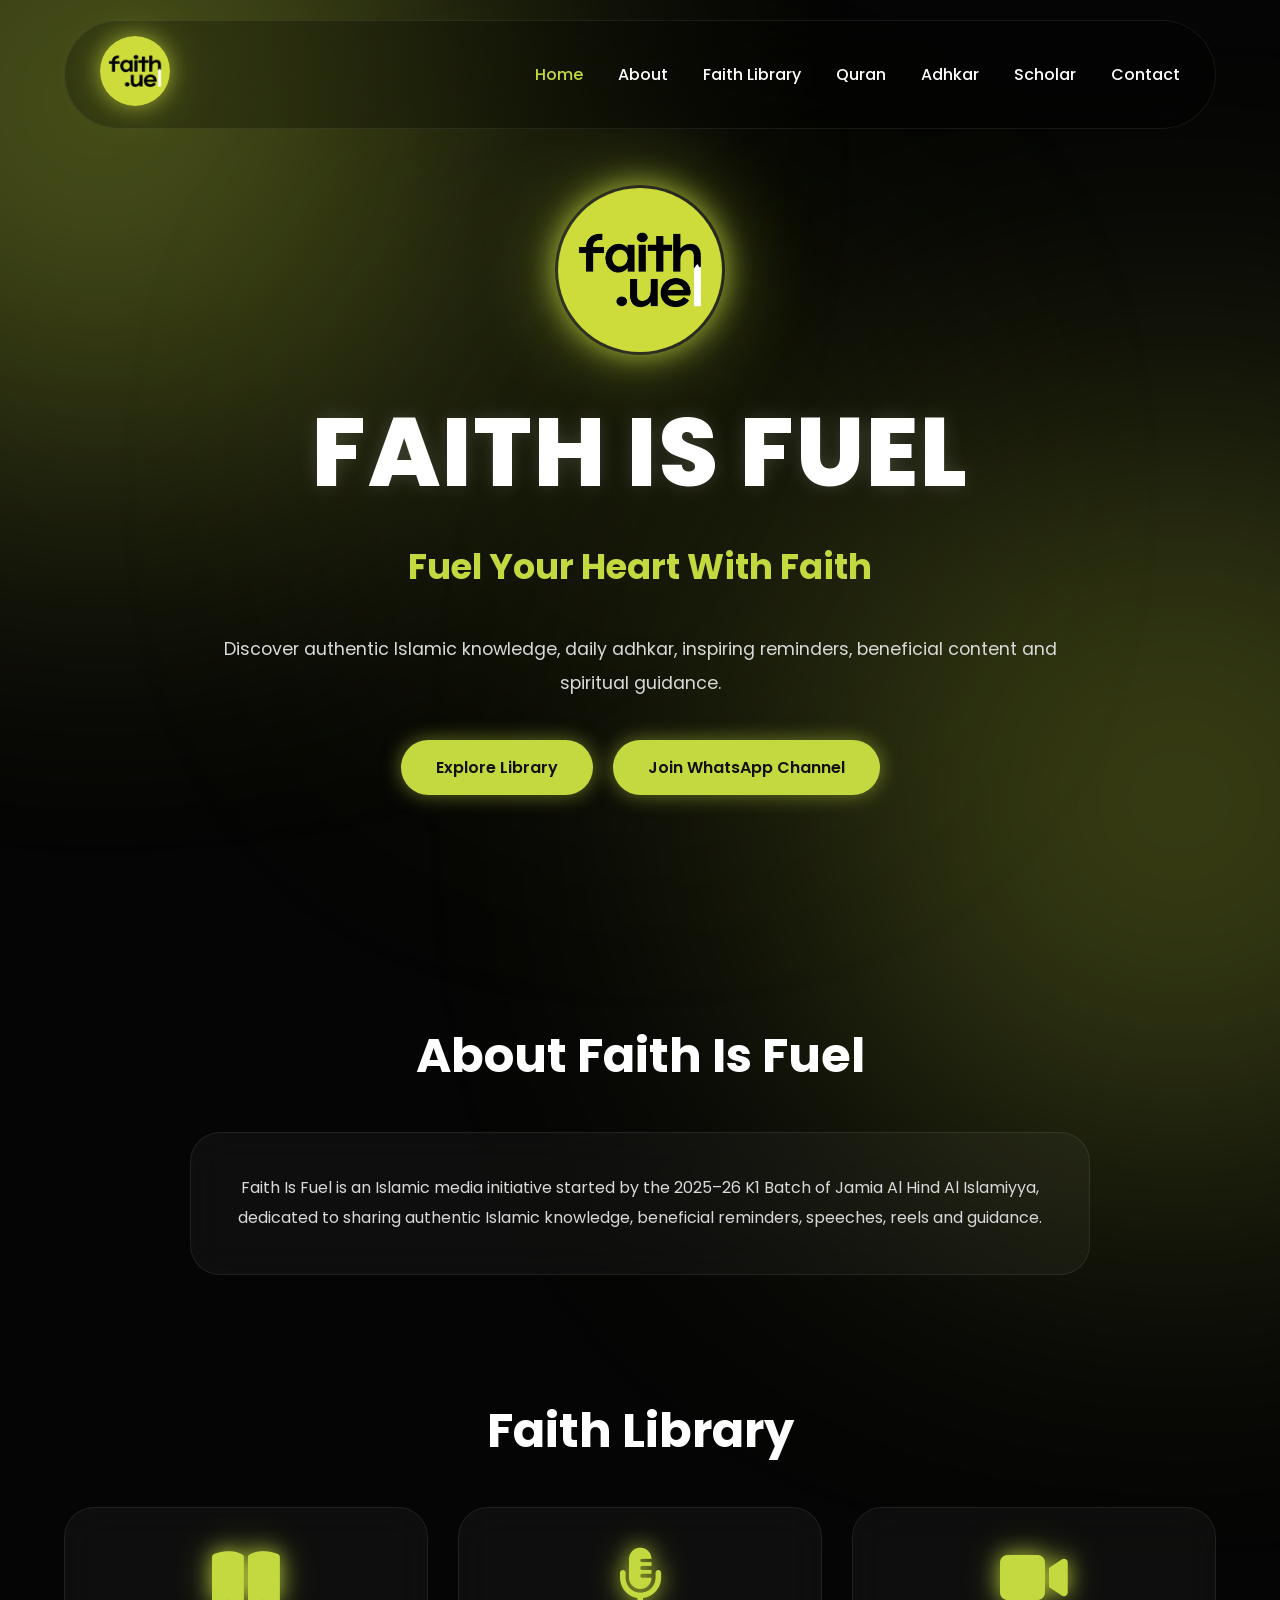
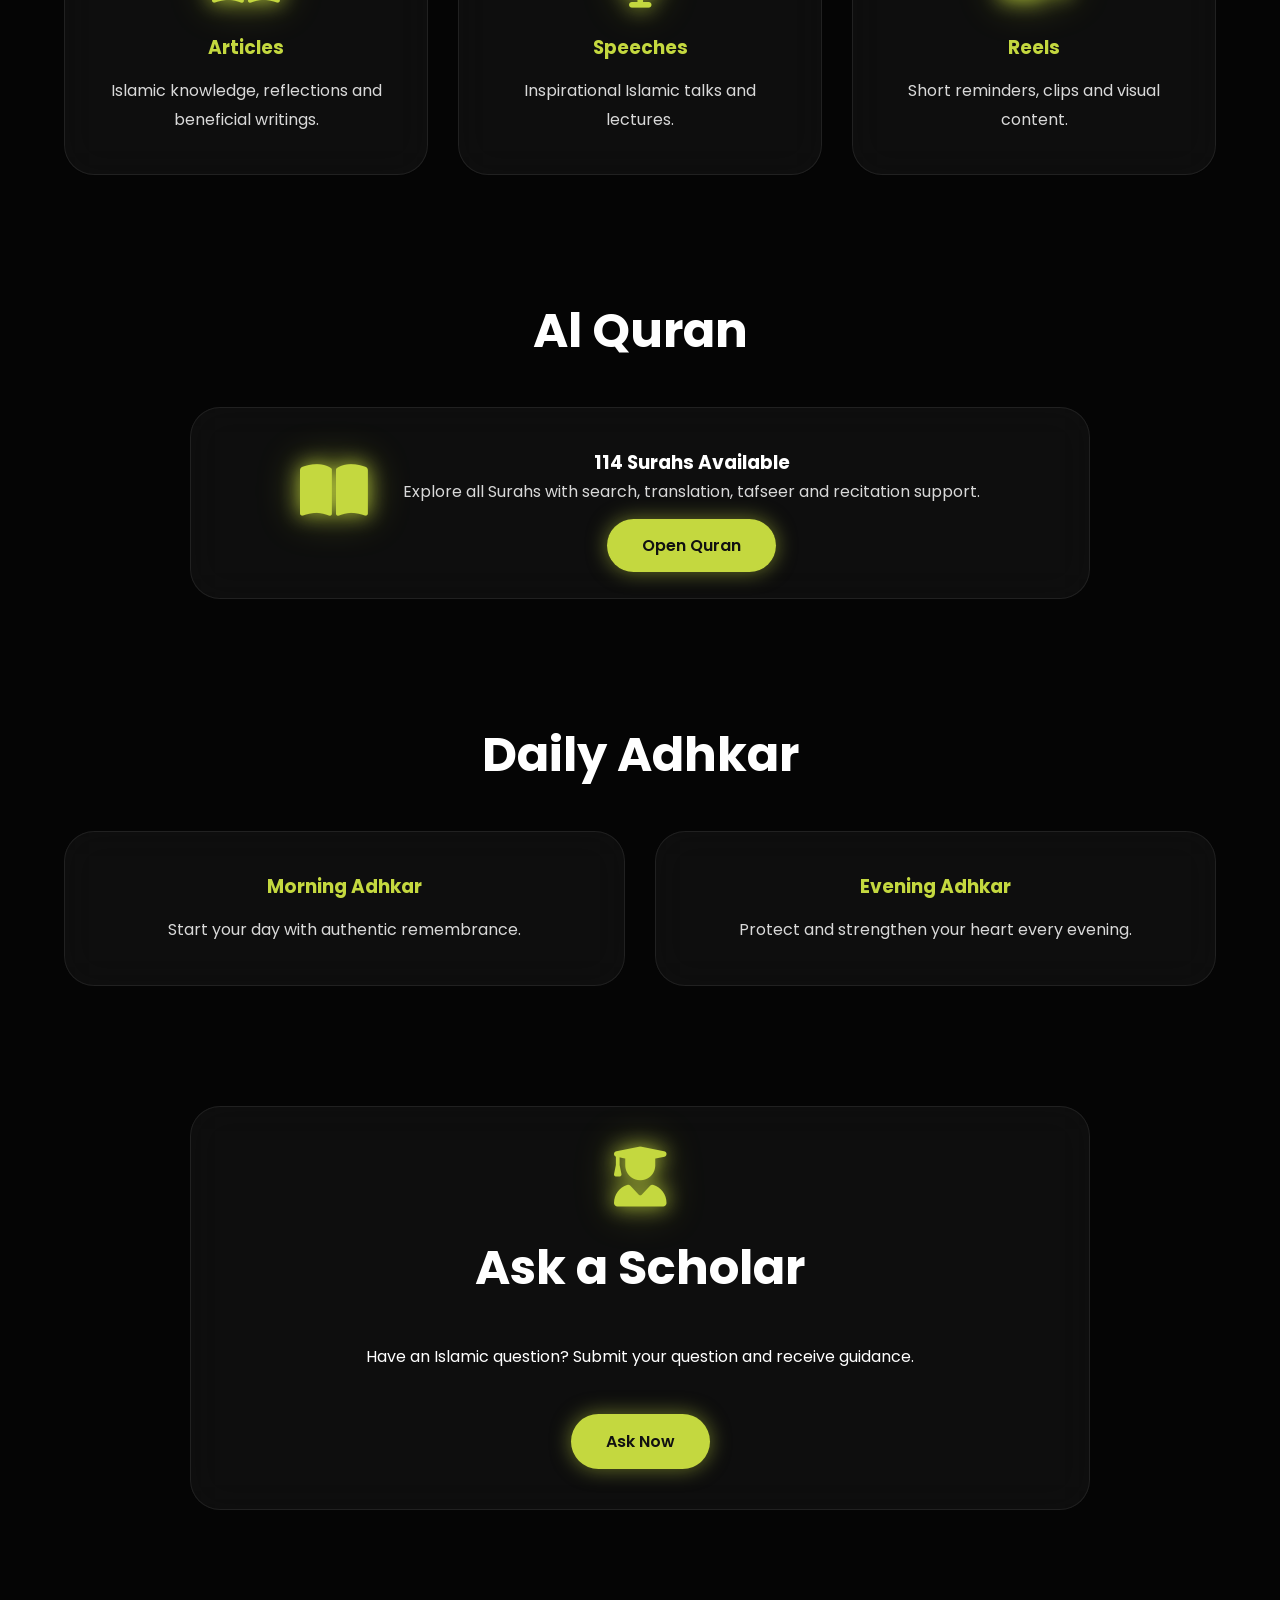
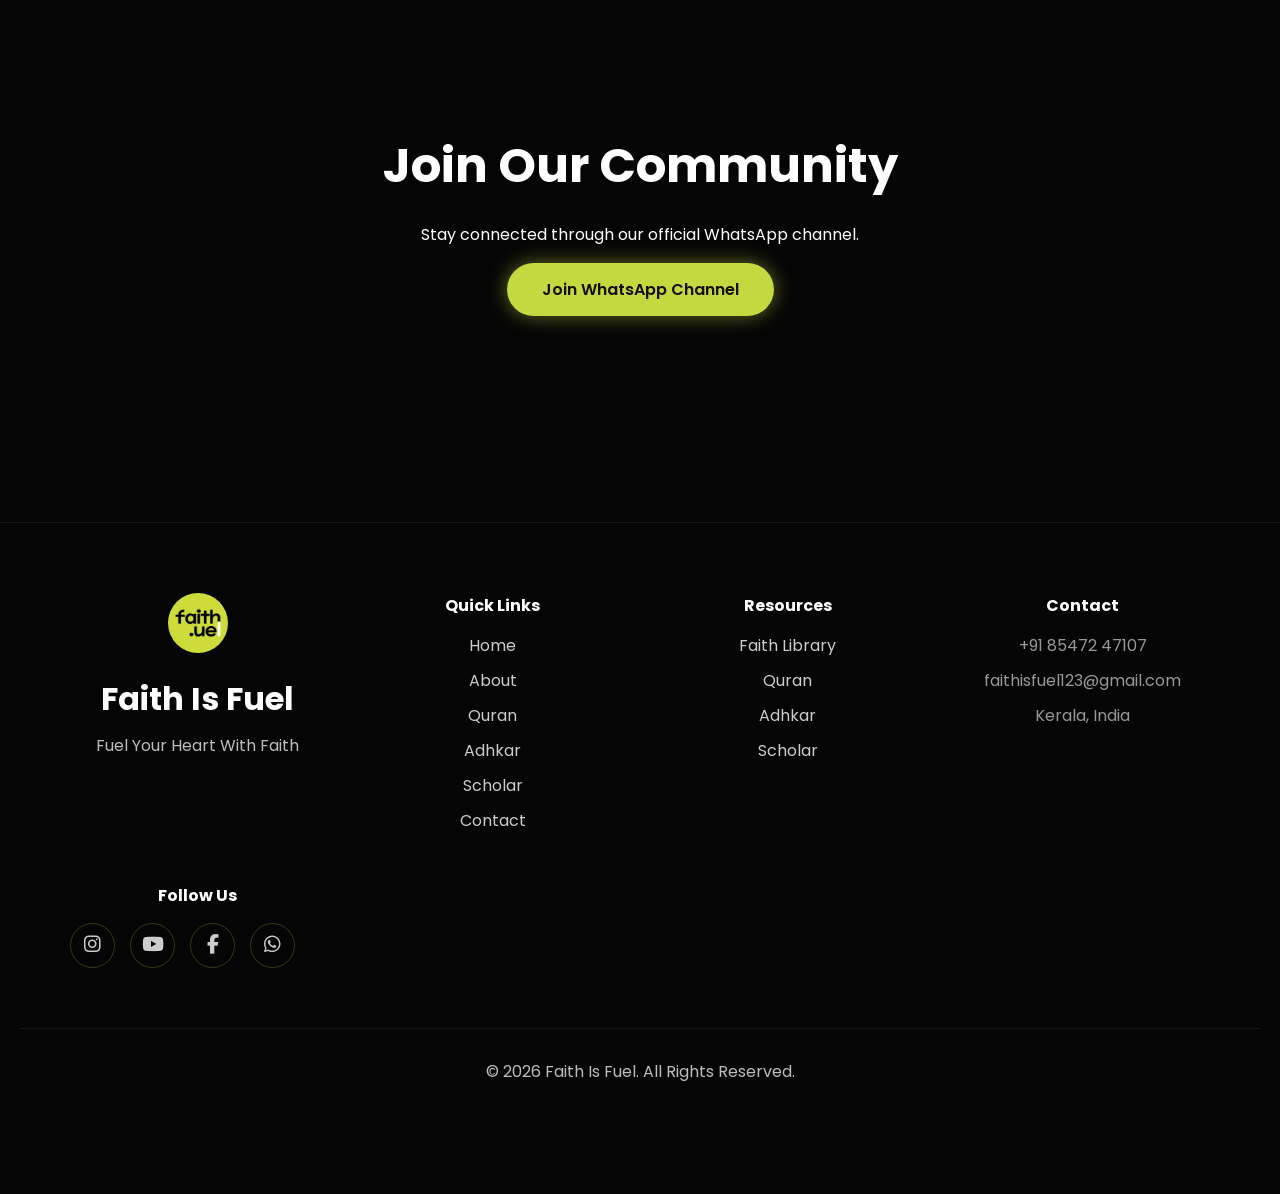
==== commit 1ebf4b80: "Update index.html" ====
--- a/index.html
+++ b/index.html
@@ -4,7 +4,18 @@
     <meta charset="UTF-8">
     <meta name="viewport" content="width=device-width, initial-scale=1.0">
 
-    <title>Faith Is Fuel</title>
+    <title>Faith Is Fuel | Quran, Adhkar, Islamic Library & Scholars</title>
+    <meta name="description" content="Explore Quran resources, daily adhkar, Islamic library, scholars, and authentic Islamic knowledge at Faith Is Fuel.">
+    <meta name="keywords" content="Faith Is Fuel, Quran, Adhkar, Islamic Library, Islamic Scholars, Islam, Islamic Knowledge, Kerala Islamic Media">
+    <meta name="author" content="Faith Is Fuel">
+
+    <!-- Open Graph Meta Tags for Social Media -->
+    <meta property="og:title" content="Faith Is Fuel">
+    <meta property="og:description" content="Explore Quran resources, daily adhkar, Islamic library, scholars, and authentic Islamic knowledge.">
+    <meta property="og:image" content="https://pixverseofficial.github.io/faith-is-fuel/assets/logo.png">
+    <meta property="og:url" content="https://pixverseofficial.github.io/faith-is-fuel/">
+
+    <link rel="icon" type="image/png" href="assets/logo.png">
 
     <link rel="stylesheet" href="css/style.css">
 
@@ -55,12 +66,11 @@
     Explore Library
 </a>
 
-                <a href="https://whatsapp.com/channel/0029Vb6B6qiF6smrV6IF2Y0t"
-                   target="_blank"
-                   rel="noopener noreferrer"
-                   class="btn secondary-btn">
-                    Join Community
-                </a>
+                <a href="#"
+   onclick="window.open('https://whatsapp.com/channel/0029Vb6B6qiF6smrV6IF2Y0t','_blank'); return false;"
+   class="btn primary-btn">
+    Join WhatsApp Channel
+</a>
             </div>
 
         </div>
--- a/css/style.css
+++ b/css/style.css
@@ -893,6 +893,23 @@
 
 }
 
+.reel-card{
+    height: 420px;
+    display:flex;
+    flex-direction:column;
+    justify-content:space-between;
+}
+
+.reel-card p{
+    overflow: hidden;
+
+    display: -webkit-box;
+    -webkit-box-orient: vertical;
+    -webkit-line-clamp: 4;
+
+    line-height: 1.6;
+    max-height: calc(1.6em * 4);
+}
 .article-modal{
     display:none;
     position:fixed;
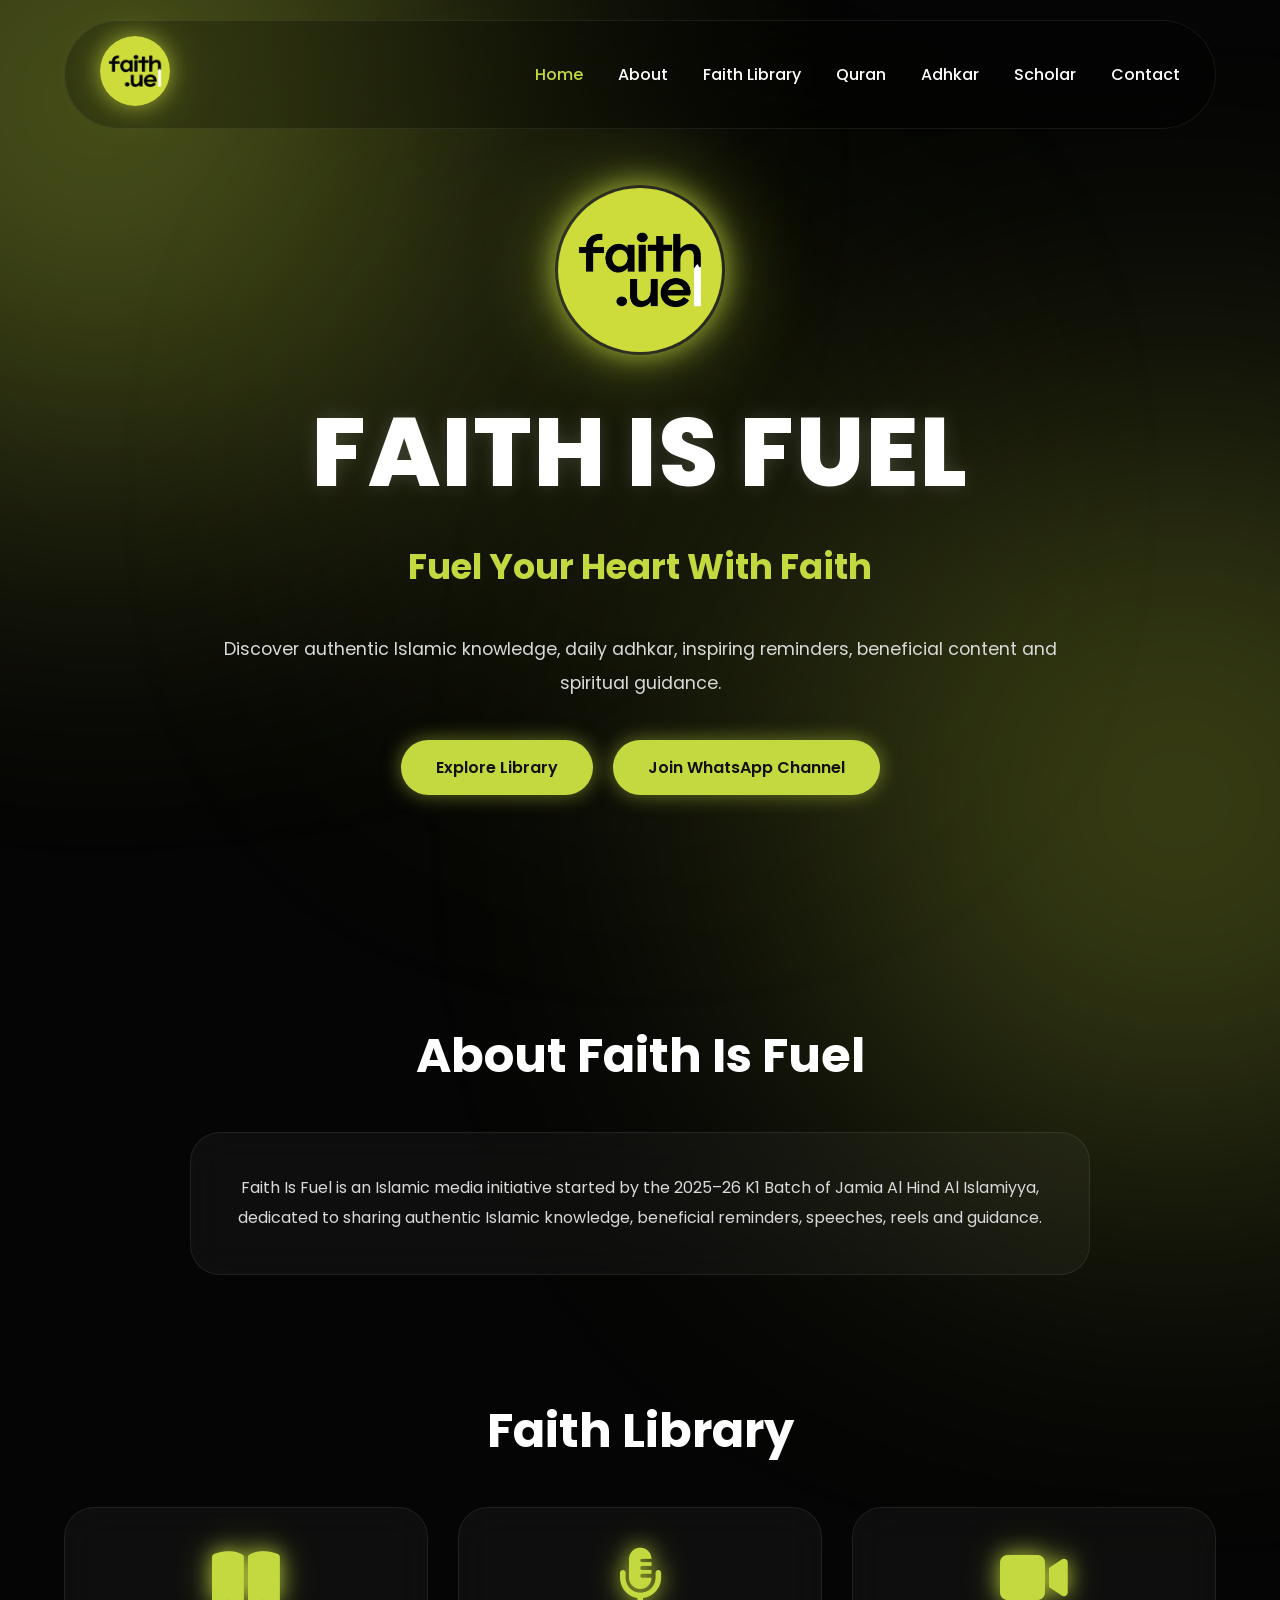
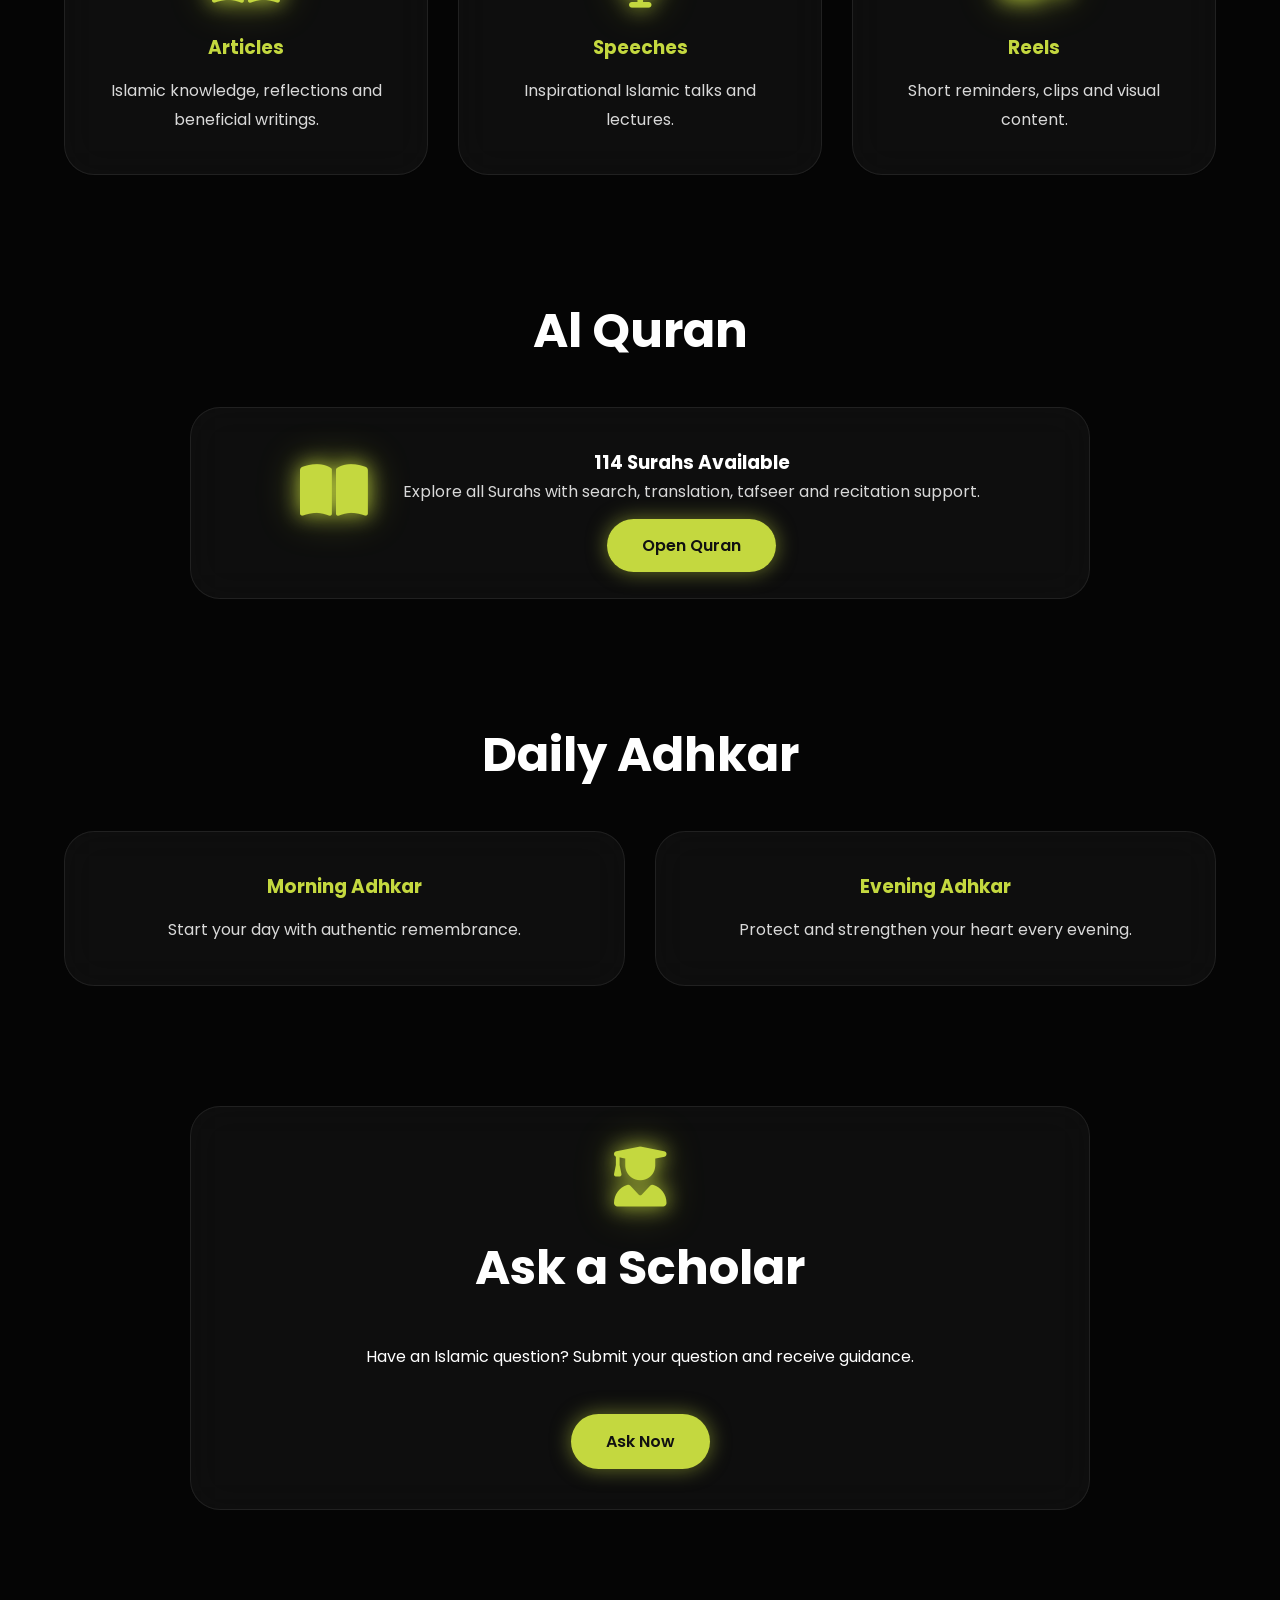
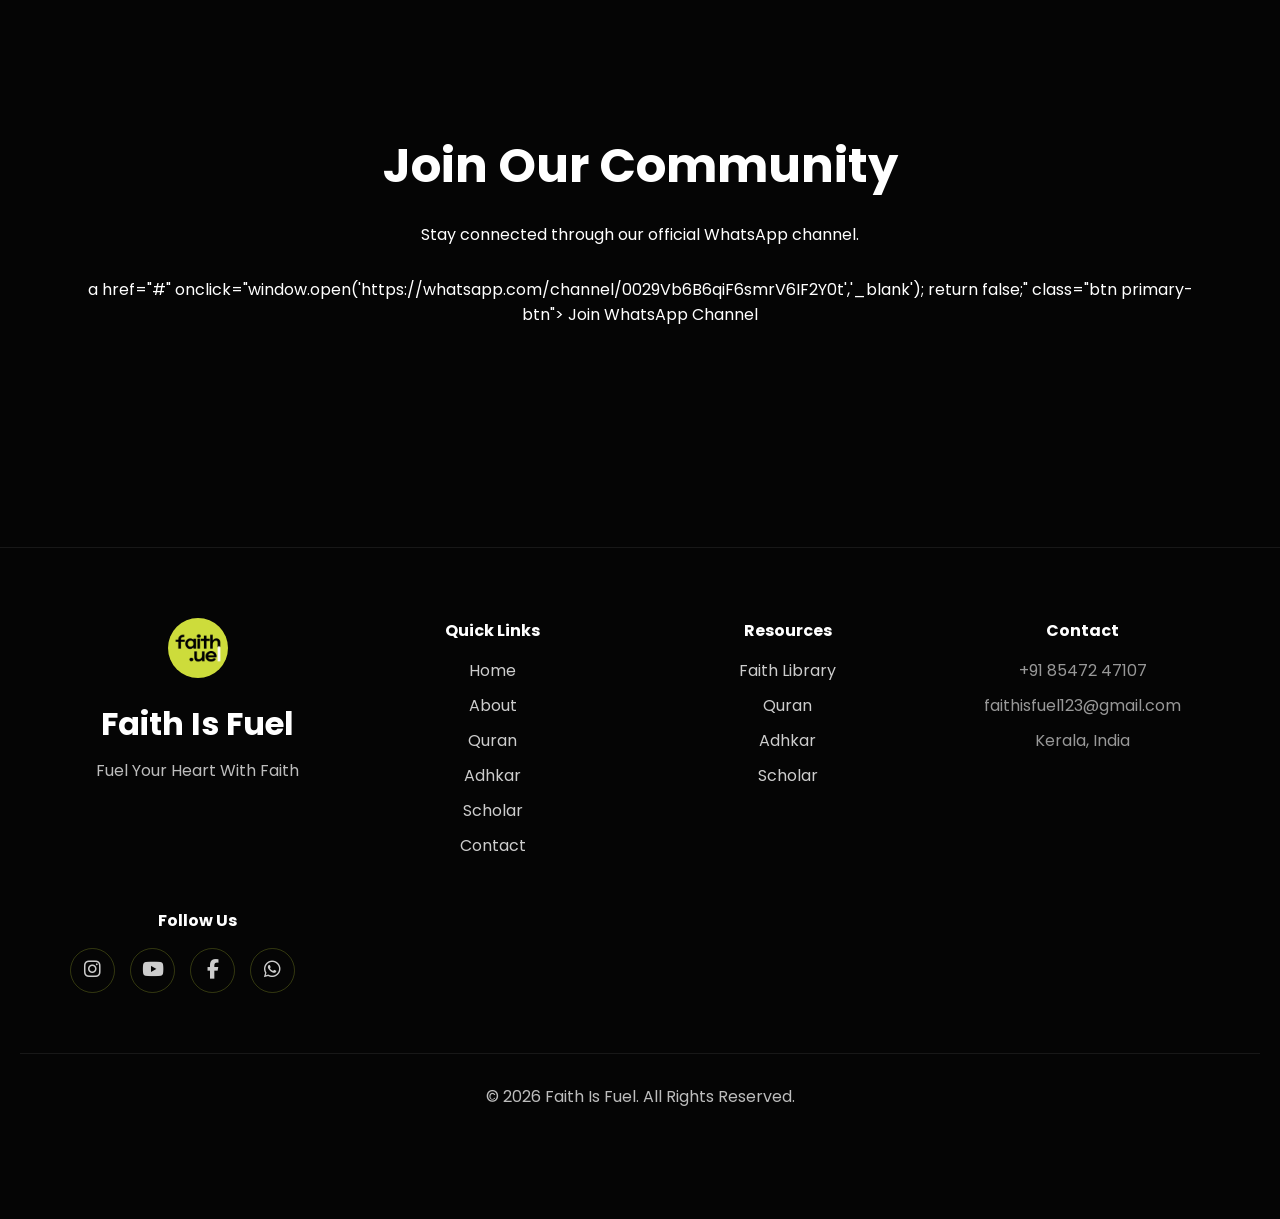
==== commit de663aa1: "Update index.html" ====
--- a/index.html
+++ b/index.html
@@ -210,13 +210,11 @@
             Stay connected through our official WhatsApp channel.
         </p>
 
-        <a href="https://whatsapp.com/channel/0029Vb6B6qiF6smrV6IF2Y0t"
-           target="_blank"
-           class="btn primary-btn">
-
-            Join WhatsApp Channel
-
-        </a>
+        a href="#"
+   onclick="window.open('https://whatsapp.com/channel/0029Vb6B6qiF6smrV6IF2Y0t','_blank'); return false;"
+   class="btn primary-btn">
+    Join WhatsApp Channel
+</a>
 
     </div>
 
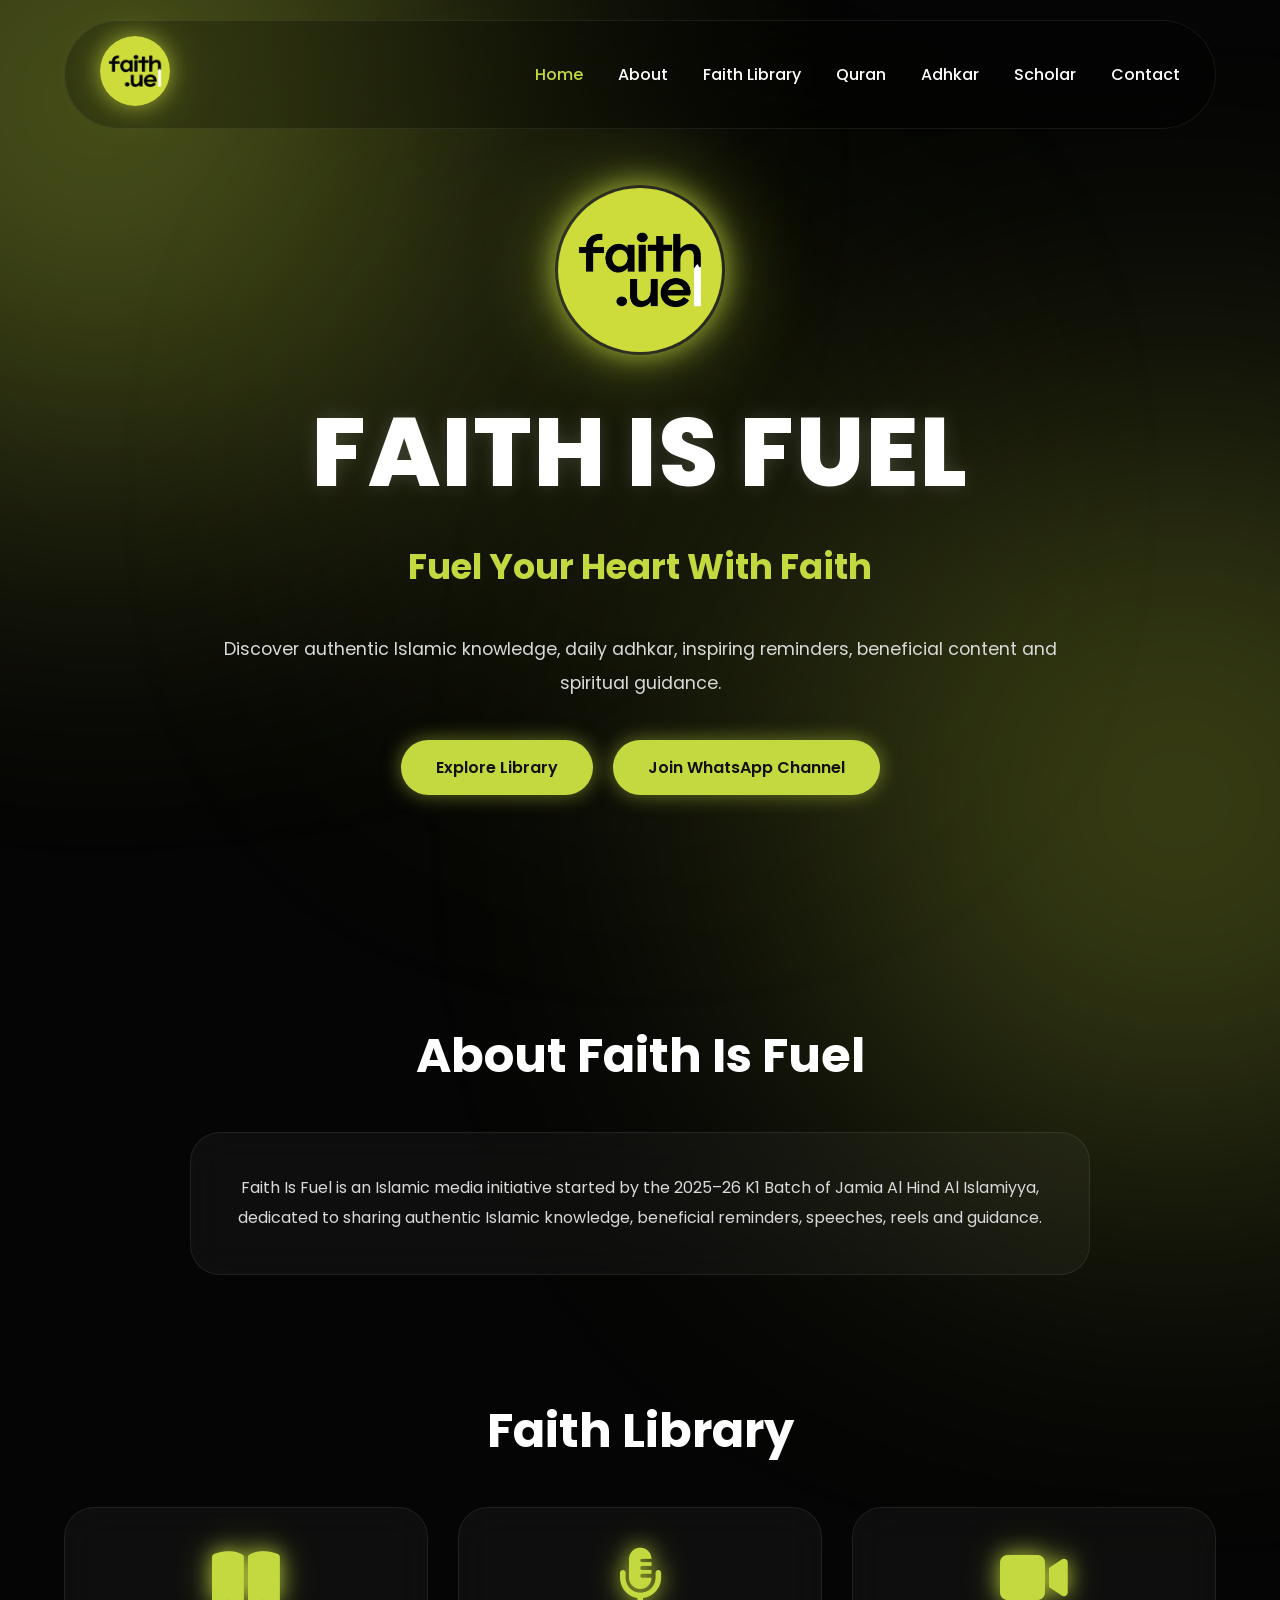
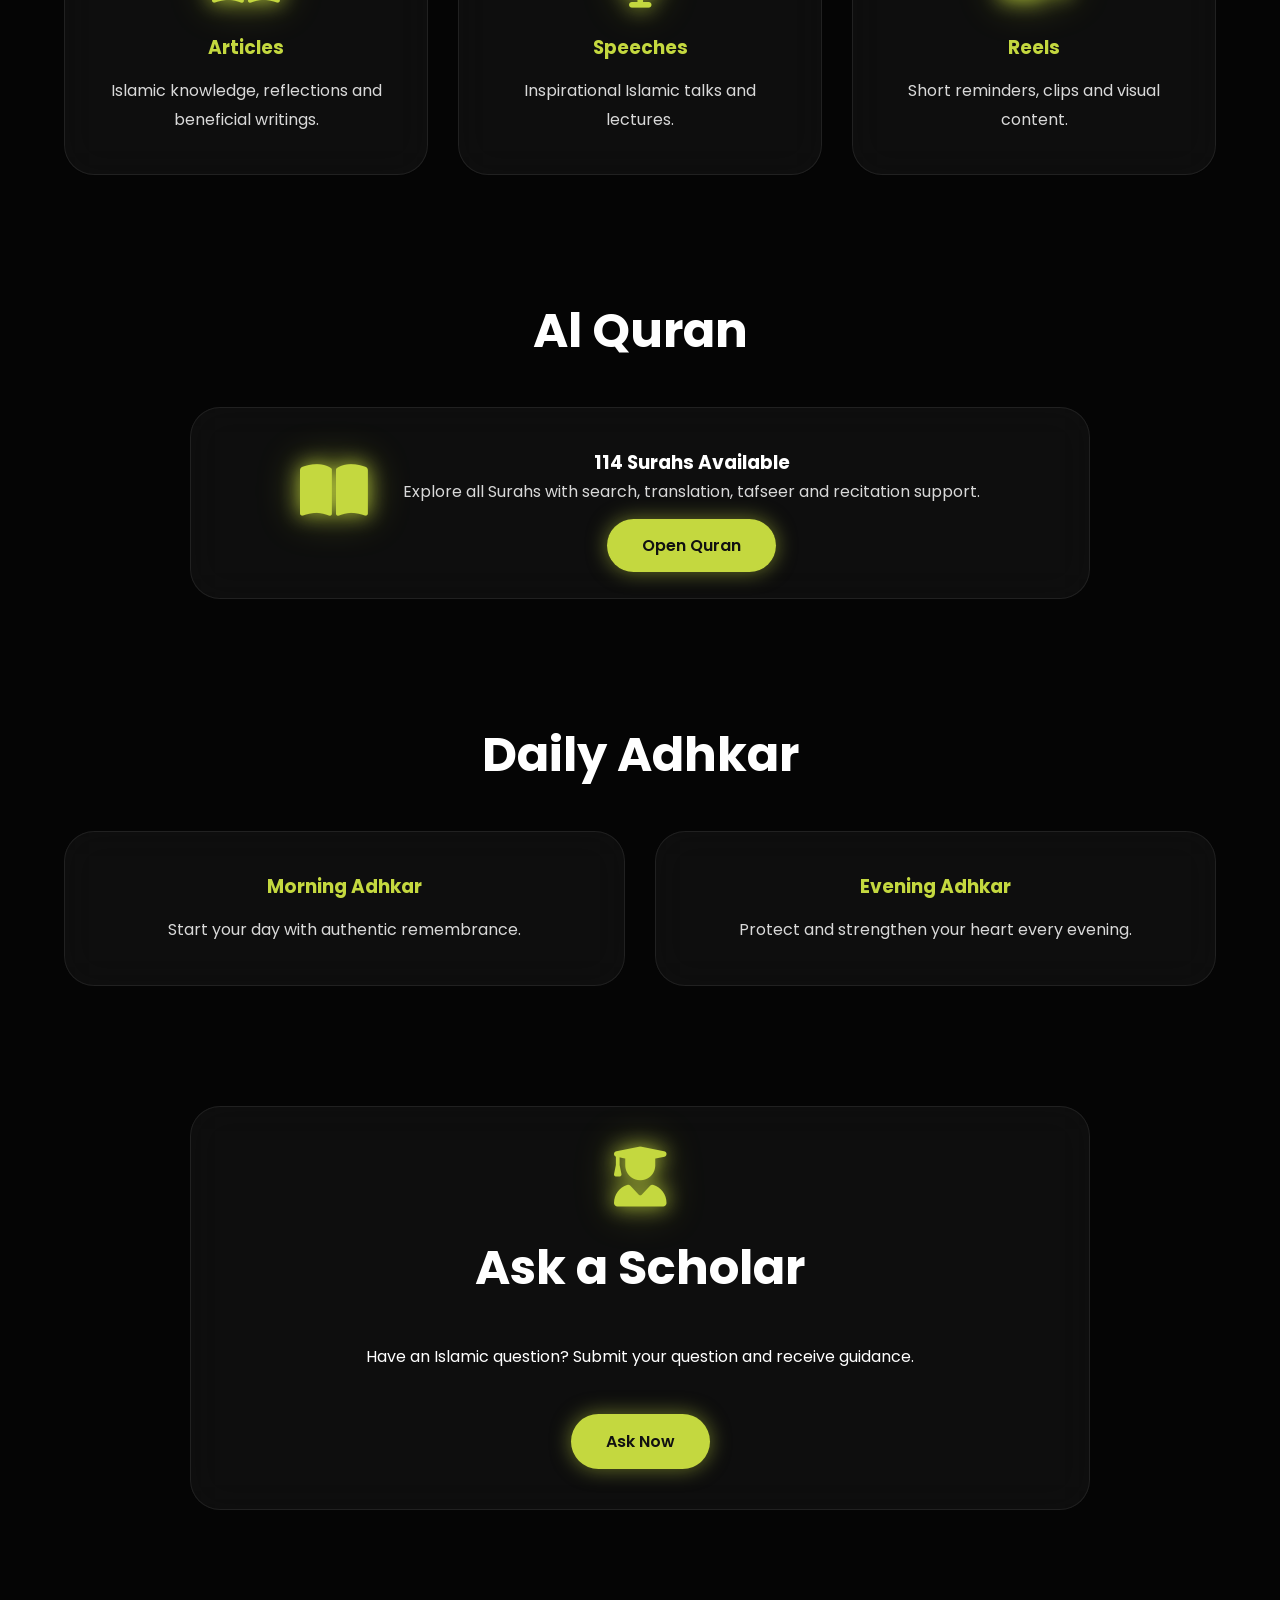
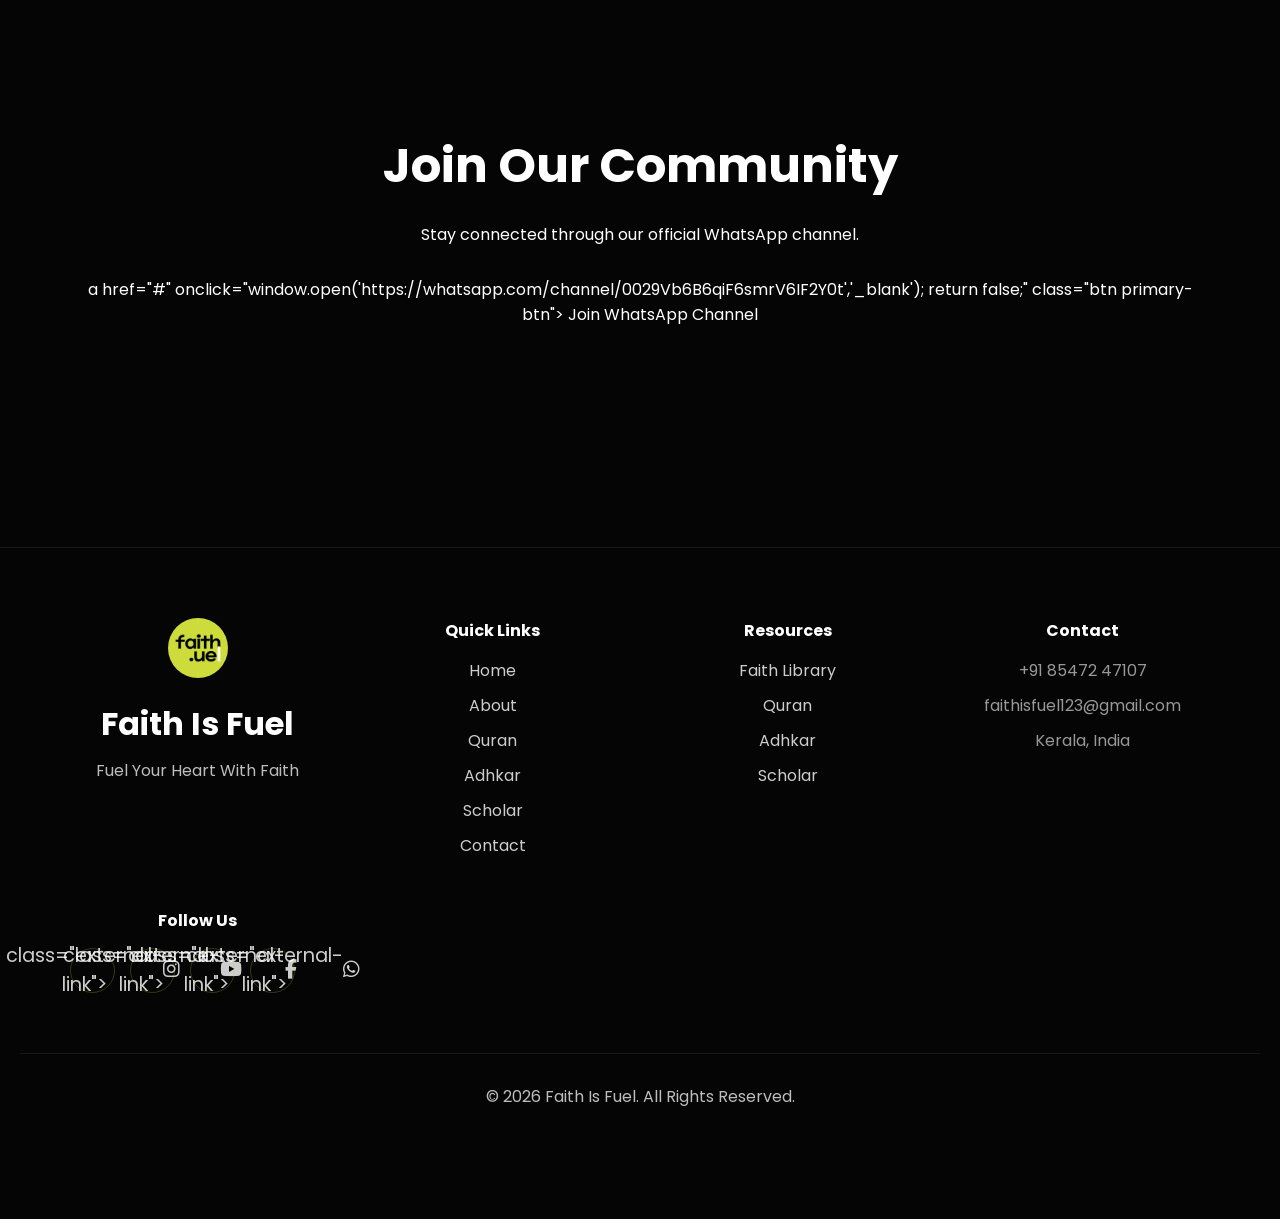
==== commit 6e3f7729: "Update index.html" ====
--- a/index.html
+++ b/index.html
@@ -277,6 +277,7 @@
 
                 <a href="https://www.instagram.com/faith.is.fuel?utm_source=ig_web_button_share_sheet&igsh=ZDNlZDc0MzIxNw%3D%3D"
                 target="_blank">
+                       class="external-link">
 
                     <i class="fa-brands fa-instagram"></i>
 
@@ -284,6 +285,7 @@
 
                 <a href="https://www.youtube.com/@FAITHISFUEL"
                 target="_blank">
+                       class="external-link">
 
                     <i class="fa-brands fa-youtube"></i>
 
@@ -291,6 +293,7 @@
 
                 <a href="https://www.facebook.com/profile.php?id=61579216229696"
                 target="_blank">
+                       class="external-link">
 
                     <i class="fa-brands fa-facebook-f"></i>
 
@@ -298,6 +301,7 @@
 
                 <a href="https://whatsapp.com/channel/0029Vb6B6qiF6smrV6IF2Y0t"
                 target="_blank">
+                       class="external-link">
 
                     <i class="fa-brands fa-whatsapp"></i>
 
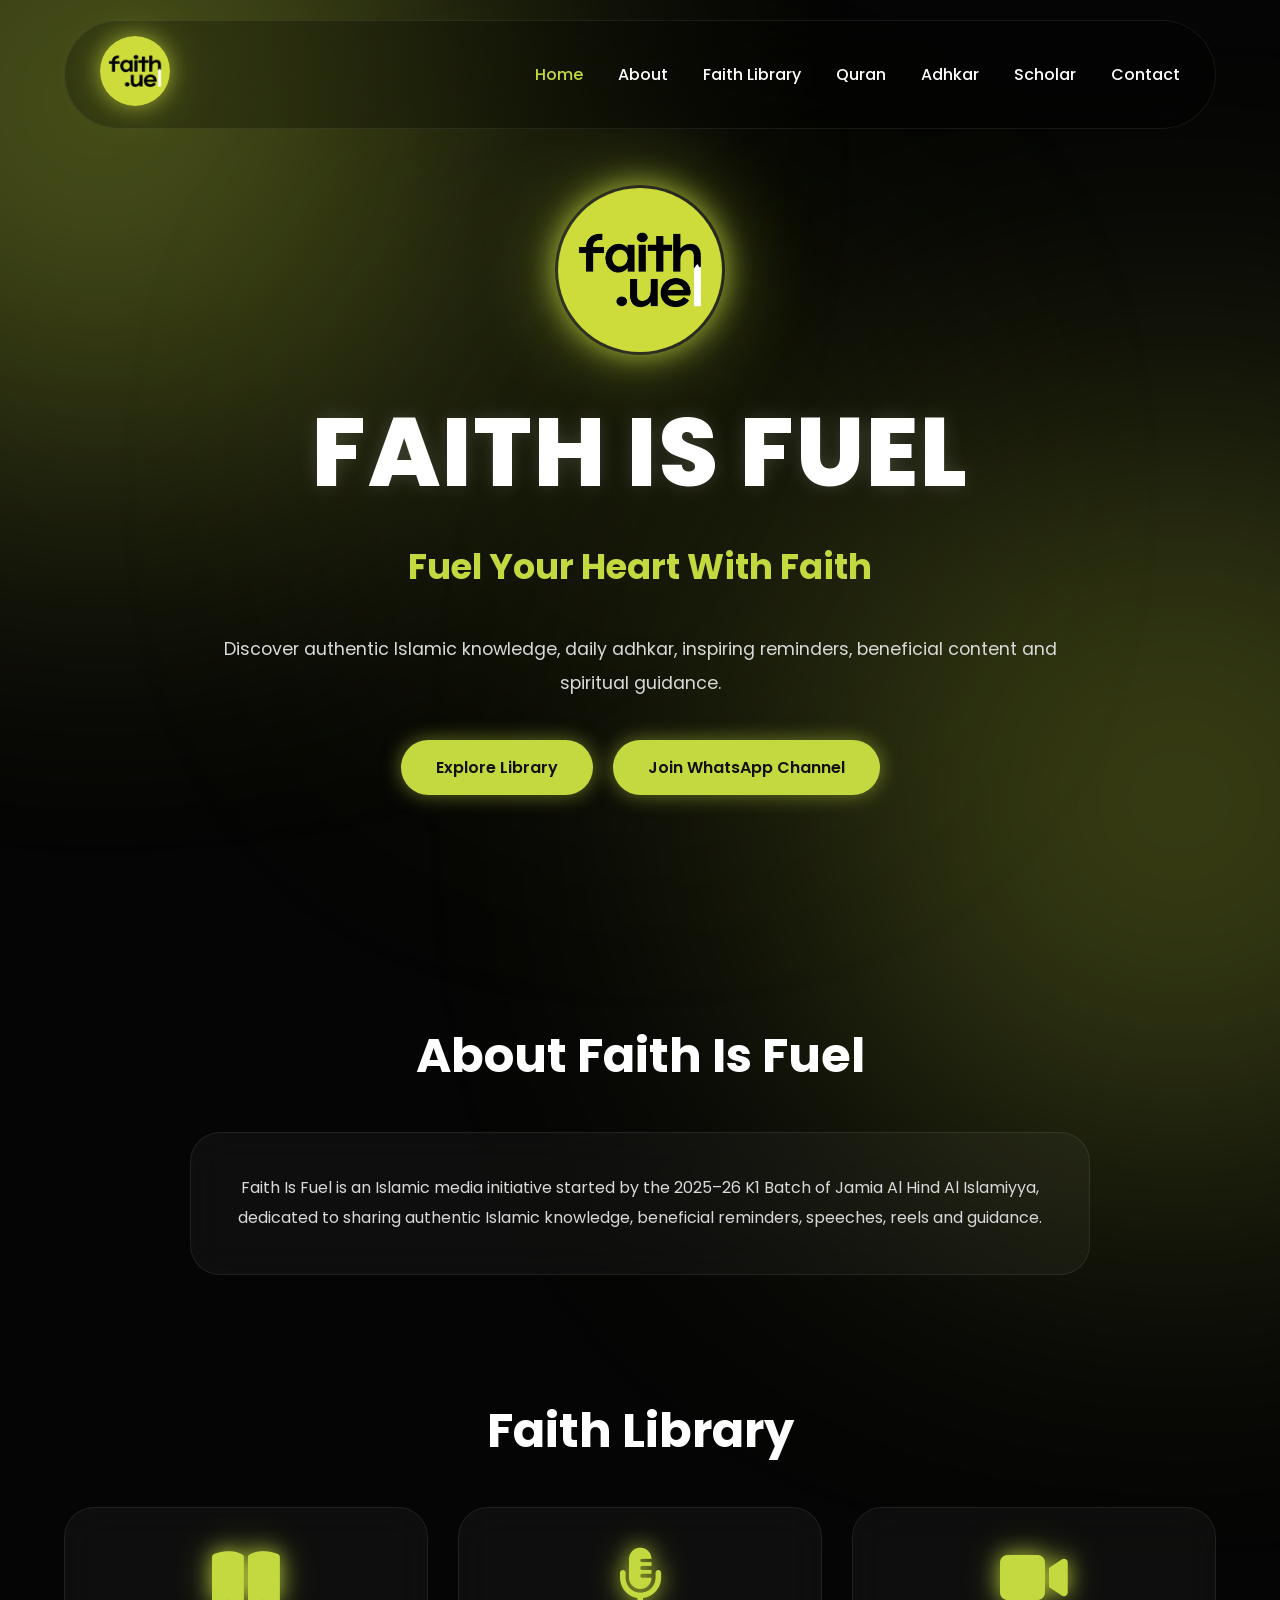
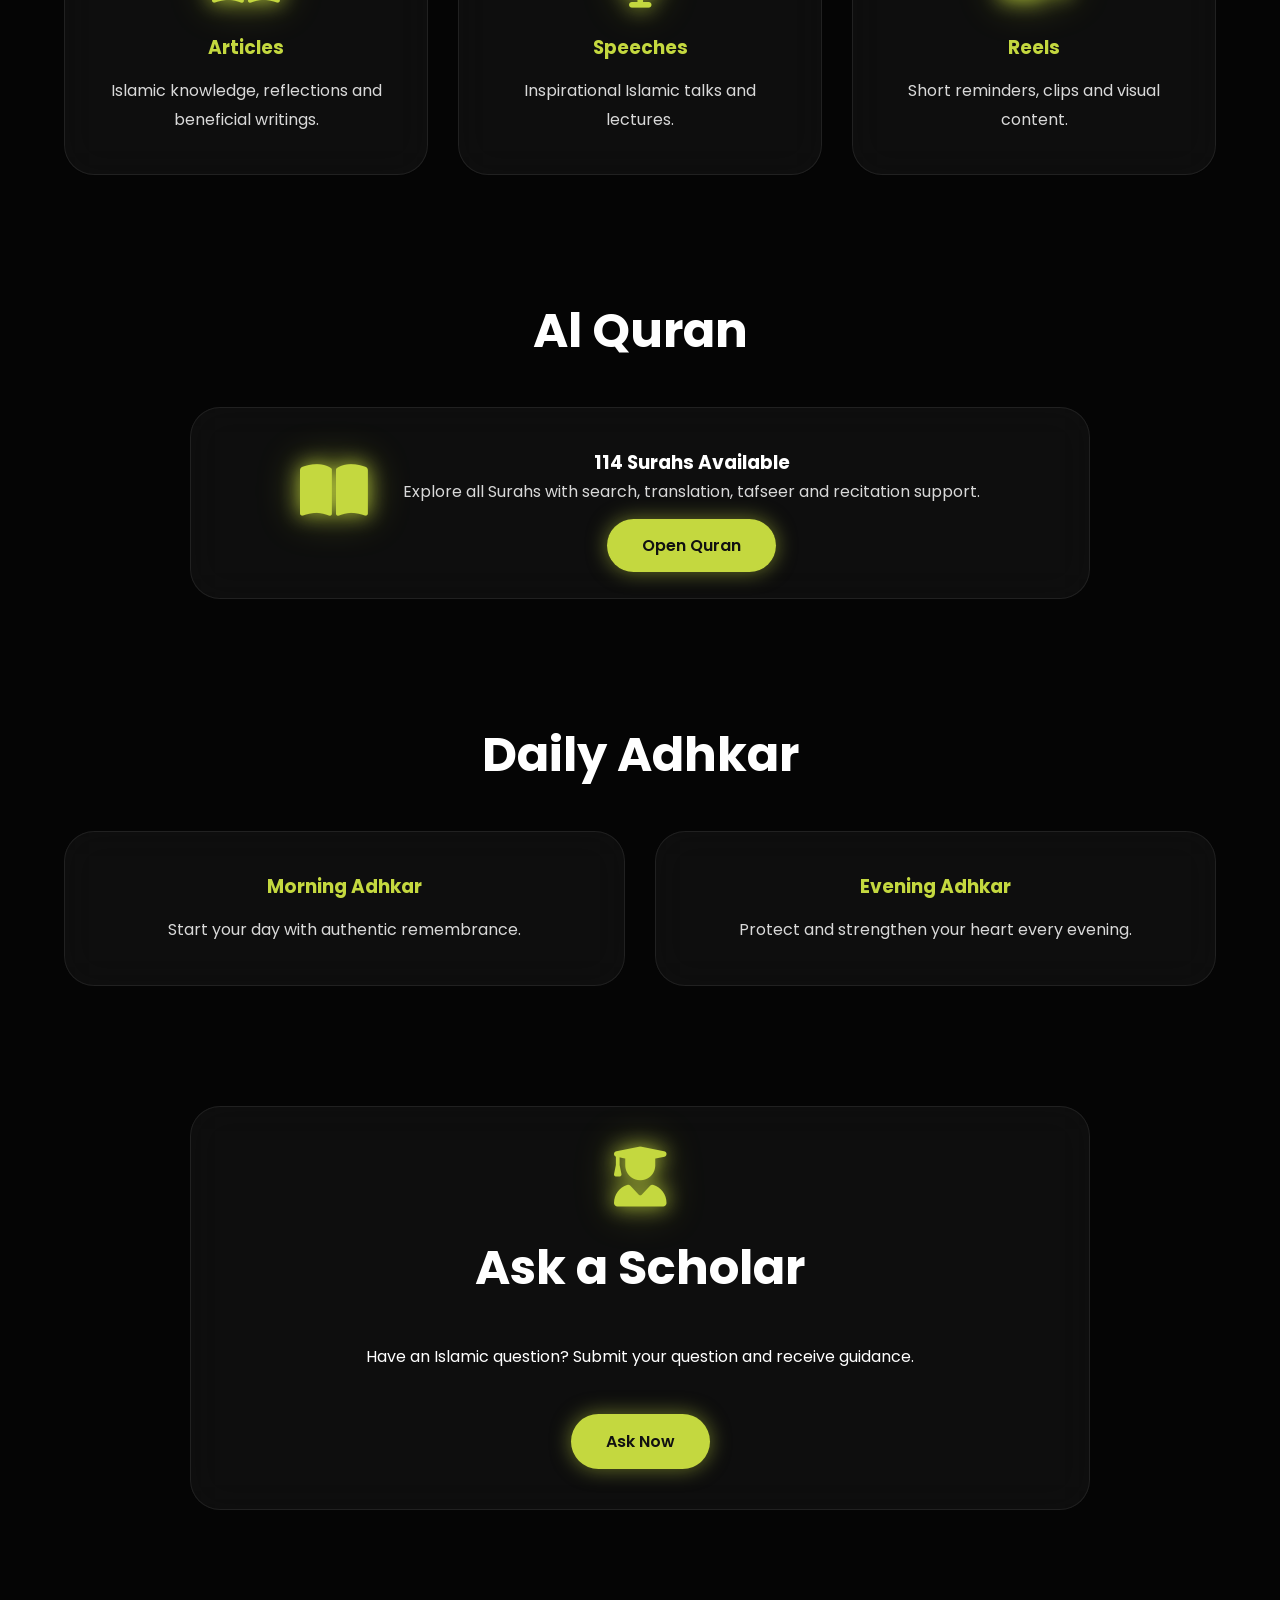
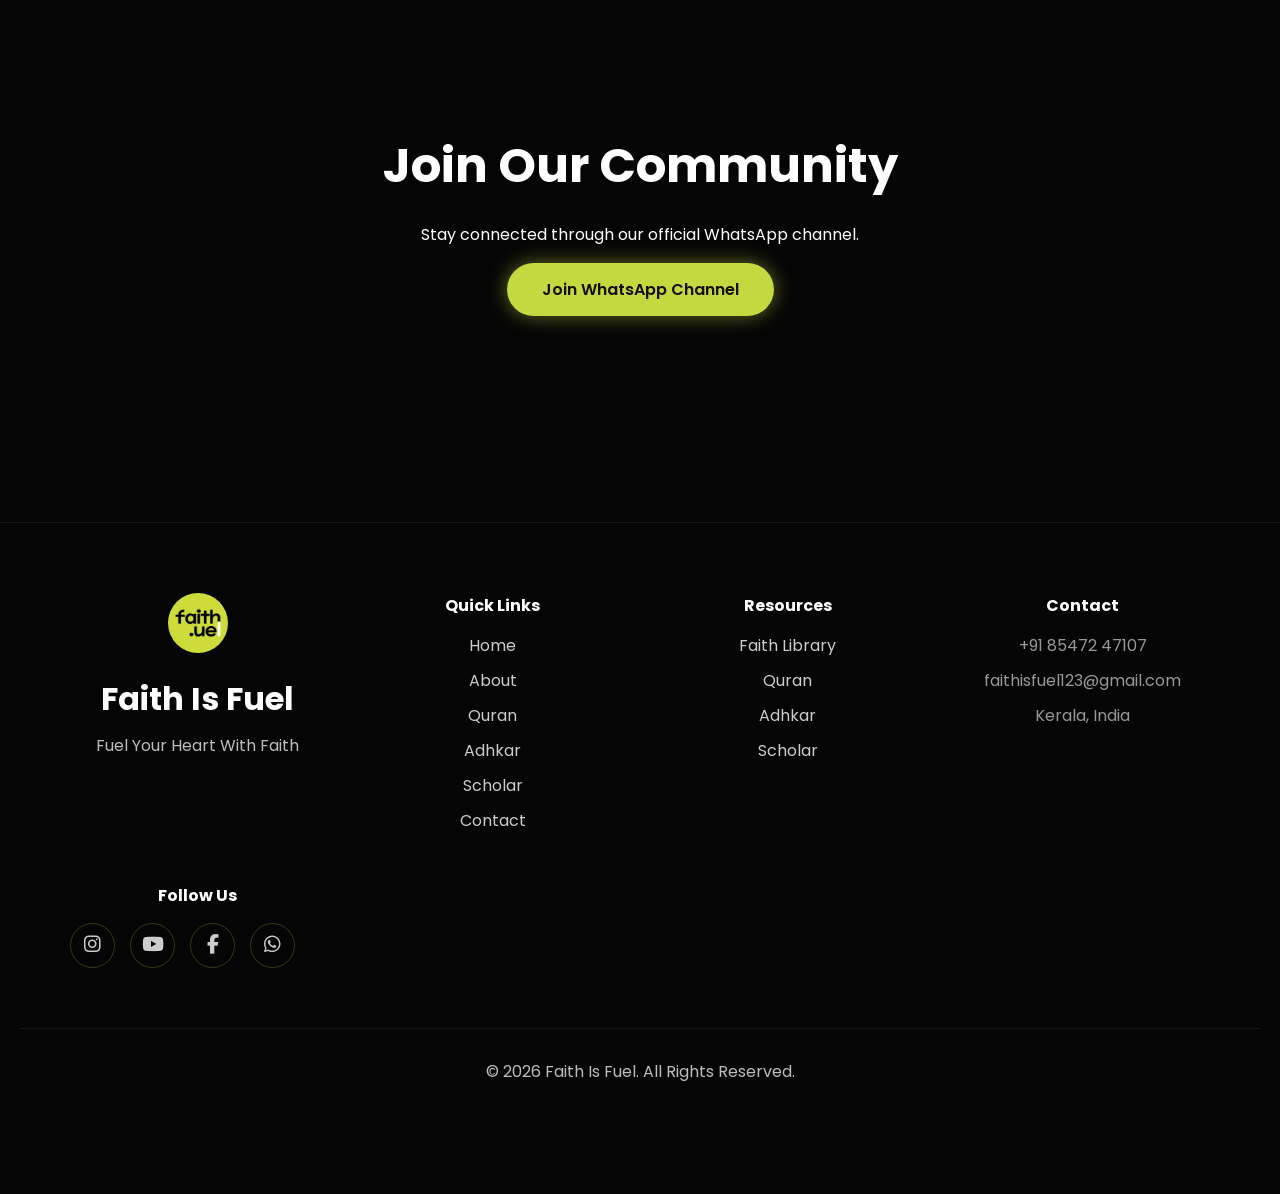
==== commit 3314f4cb: "Update index.html" ====
--- a/index.html
+++ b/index.html
@@ -210,7 +210,7 @@
             Stay connected through our official WhatsApp channel.
         </p>
 
-        a href="#"
+        <a href="#"
    onclick="window.open('https://whatsapp.com/channel/0029Vb6B6qiF6smrV6IF2Y0t','_blank'); return false;"
    class="btn primary-btn">
     Join WhatsApp Channel
@@ -277,7 +277,6 @@
 
                 <a href="https://www.instagram.com/faith.is.fuel?utm_source=ig_web_button_share_sheet&igsh=ZDNlZDc0MzIxNw%3D%3D"
                 target="_blank">
-                       class="external-link">
 
                     <i class="fa-brands fa-instagram"></i>
 
@@ -285,7 +284,6 @@
 
                 <a href="https://www.youtube.com/@FAITHISFUEL"
                 target="_blank">
-                       class="external-link">
 
                     <i class="fa-brands fa-youtube"></i>
 
@@ -293,7 +291,6 @@
 
                 <a href="https://www.facebook.com/profile.php?id=61579216229696"
                 target="_blank">
-                       class="external-link">
 
                     <i class="fa-brands fa-facebook-f"></i>
 
@@ -301,7 +298,6 @@
 
                 <a href="https://whatsapp.com/channel/0029Vb6B6qiF6smrV6IF2Y0t"
                 target="_blank">
-                       class="external-link">
 
                     <i class="fa-brands fa-whatsapp"></i>
 
